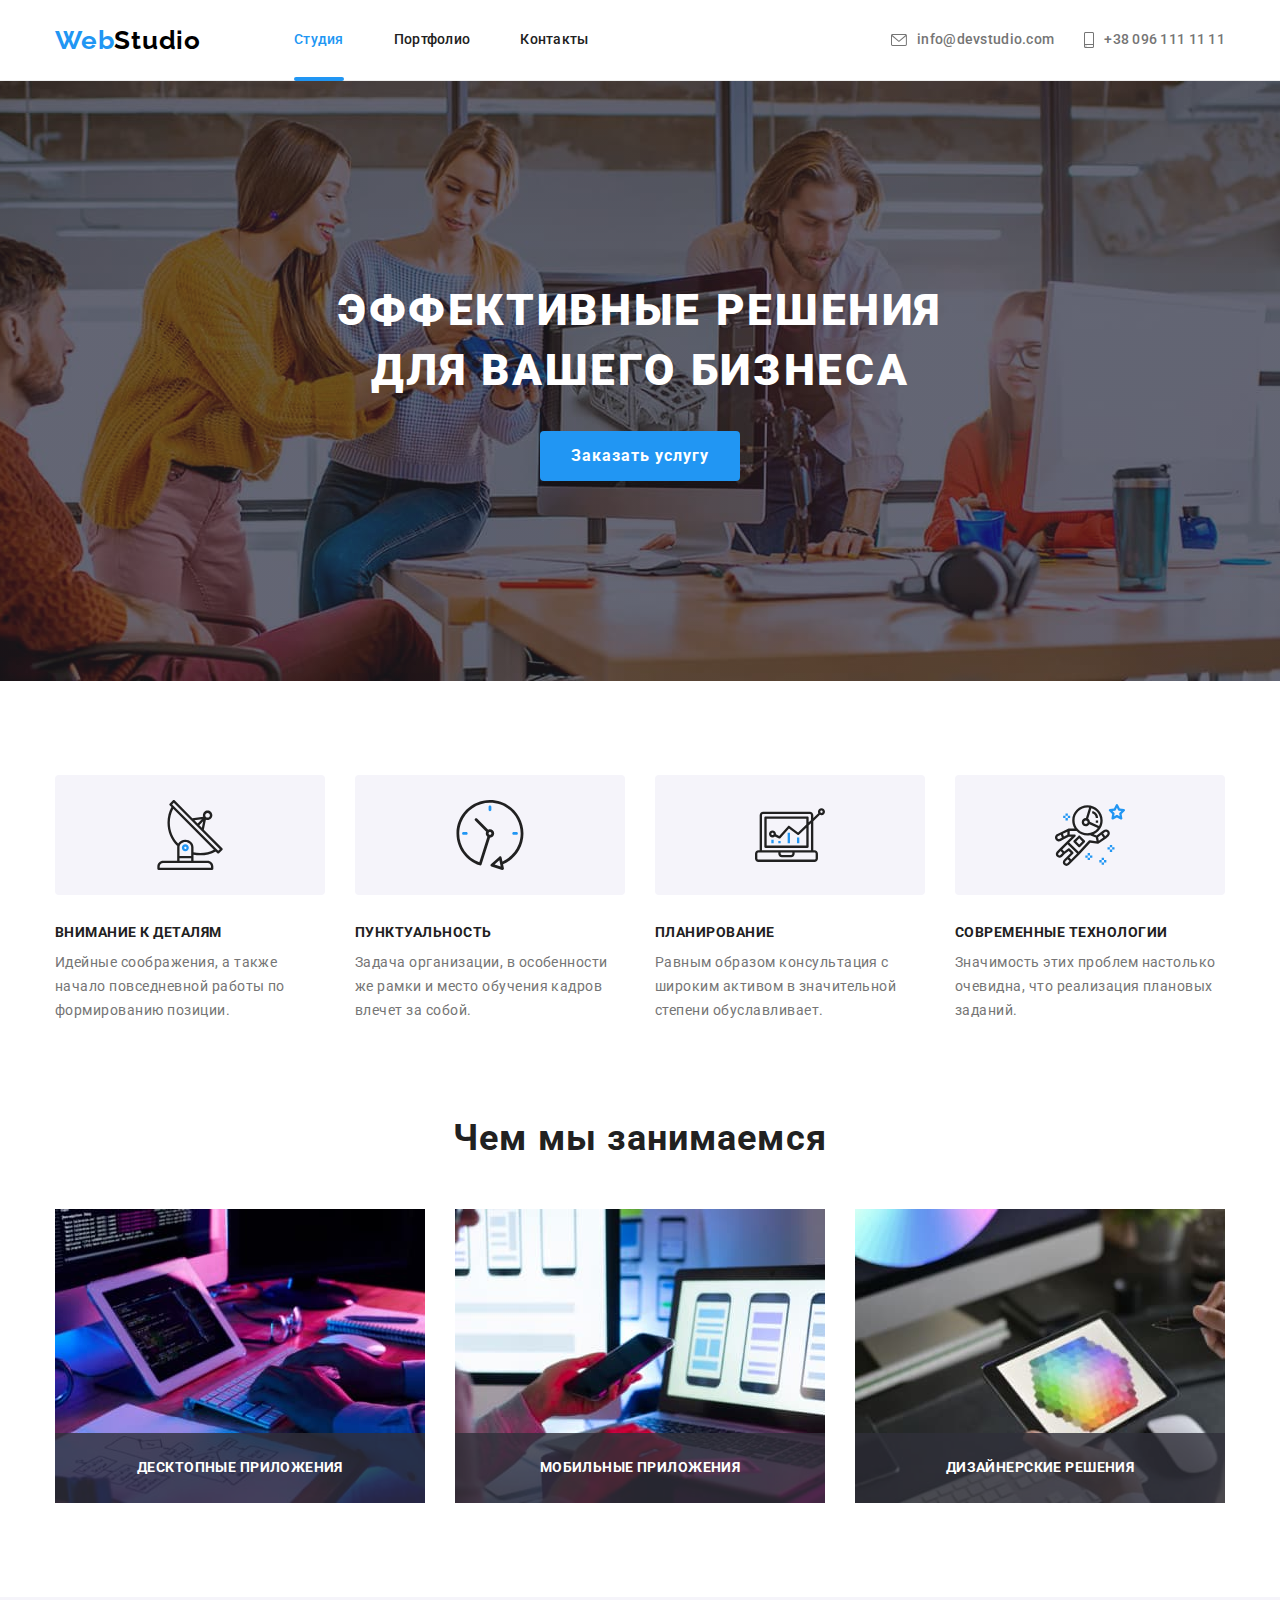
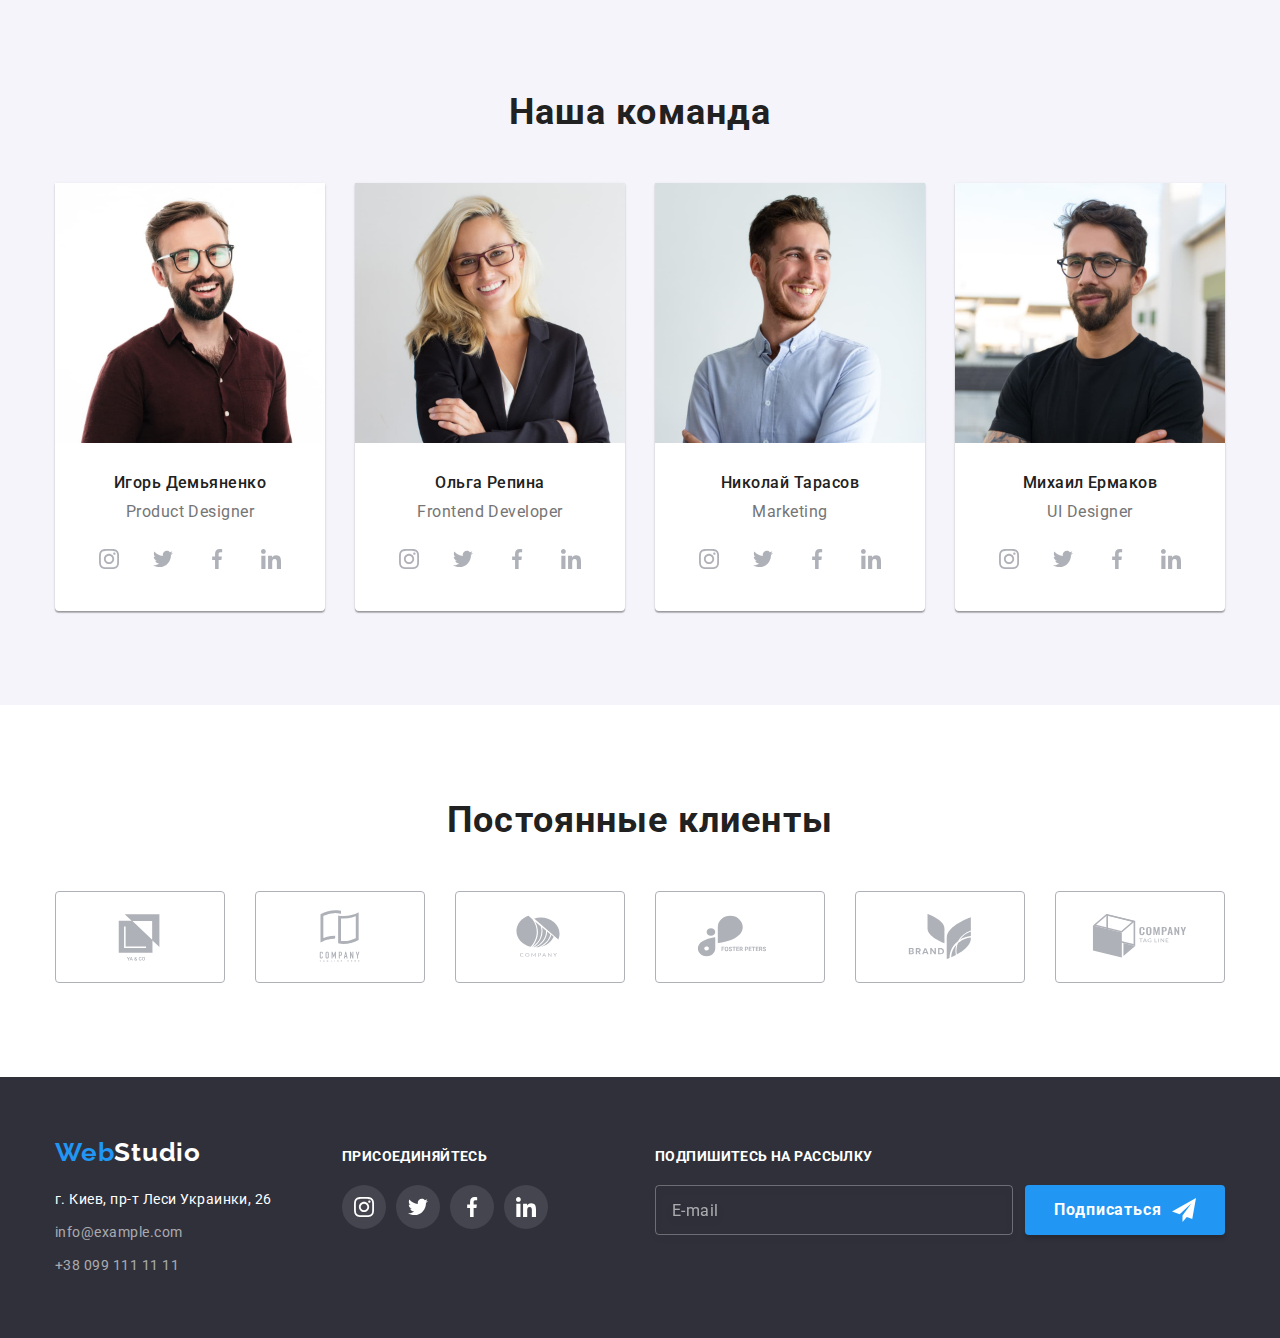
==== index.html @ de086db8 "modal commit" ====
<!DOCTYPE html>
<html lang="ru">
  <head>
    <meta charset="UTF-8" />
    <meta http-equiv="X-UA-Compatible" content="IE=edge" />
    <meta name="viewport" content="width=device-width, initial-scale=1.0" />
    <title>WebStudio</title>
    <link rel="preconnect" href="https://fonts.googleapis.com" />
    <link rel="preconnect" href="https://fonts.gstatic.com" crossorigin />
    <link
      href="https://fonts.googleapis.com/css2?family=Raleway:wght@700&family=Roboto:wght@400;500;700;900&display=swap"
      rel="stylesheet"
    />
    <link
      rel="stylesheet"
      href="https://cdnjs.cloudflare.com/ajax/libs/modern-normalize/1.1.0/modern-normalize.min.css"
    />
    <link rel="stylesheet" href="./css/main.min.css" />
  </head>

  <body>
    <!-- header -->
    <header class="header">
      <div class="container header__container">
        <nav class="navigation">
          <a href="./index.html" lang="en" class="logo link"
            ><span class="logo--color">Web</span>Studio</a
          >
          <ul class="navigation__list list">
            <li class="navigation__item">
              <a href="./index.html" class="navigation__link link current">Студия</a>
            </li>

            <li class="navigation__item">
              <a href="./portfolio.html" class="navigation__link link">Портфолио</a>
            </li>

            <li class="navigation__item">
              <a href="#contacts" class="navigation__link link">Контакты</a>
            </li>
          </ul>
        </nav>

        <ul class="contact list">
          <li class="contact__item">
            <a href="mailto:info@devstudio.com" class="contact__link link">
              <svg class="contact__icon" width="16" height="12">
                <use href="./images/icons.svg#icon-envelope"></use>
              </svg>
              info@devstudio.com</a
            >
          </li>

          <li class="contact__item">
            <a href="tel:+380961111111" class="contact__link link">
              <svg class="contact__icon" width="10" height="16">
                <use href="./images/icons.svg#icon-smartphone"></use>
              </svg>
              +38 096 111 11 11</a
            >
          </li>
        </ul>
      </div>
    </header>
    <!-- Main -->
    <main>
      <!-- Hero -->
      <section class="hero section__hero">
        <div class="container">
          <h1 class="hero__title">
            Эффективные решения <br />
            для вашего бизнеса
          </h1>
          <button type="button" class="button hero__button" data-modal-open>Заказать услугу</button>
        </div>
      </section>
      <!-- Особенности компании -->
      <section class="studio section-content">
        <div class="container">
          <h2 class="studio__title title visually-hidden">Особенности компании</h2>
          <ul class="studio__list list">
            <li class="studio__item">
              <div class="studio__thumb">
                <svg class="studio__icon" width="70" height="70">
                  <use href="./images/icons.svg#icon-antenna"></use>
                </svg>
              </div>
              <h3 class="studio__subtitle">Внимание к деталям</h3>
              <p class="studio__text">
                Идейные соображения, а также начало повседневной работы по формированию позиции.
              </p>
            </li>

            <li class="studio__item">
              <div class="studio__thumb">
                <svg class="studio__icon" width="70" height="70">
                  <use href="./images/icons.svg#icon-clock"></use>
                </svg>
              </div>
              <h3 class="studio__subtitle">Пунктуальность</h3>
              <p class="studio__text">
                Задача организации, в особенности же рамки и место обучения кадров влечет за собой.
              </p>
            </li>

            <li class="studio__item">
              <div class="studio__thumb">
                <svg class="studio__icon" width="70" height="70">
                  <use href="./images/icons.svg#icon-diagram"></use>
                </svg>
              </div>
              <h3 class="studio__subtitle">Планирование</h3>
              <p class="studio__text">
                Равным образом консультация с широким активом в значительной степени обуславливает.
              </p>
            </li>

            <li class="studio__item">
              <div class="studio__thumb">
                <svg class="studio__icon" width="70" height="70">
                  <use href="./images/icons.svg#icon-astronaut"></use>
                </svg>
              </div>
              <h3 class="studio__subtitle">Современные технологии</h3>
              <p class="studio__text">
                Значимость этих проблем настолько очевидна, что реализация плановых заданий.
              </p>
            </li>
          </ul>
        </div>
      </section>
      <!-- Чем мы занимаемся -->
      <section class="works section-content">
        <div class="container">
          <h2 class="works__title title">Чем мы занимаемся</h2>
          <ul class="works__list list">
            <li class="works__item">
              <div class="works__thumb">
                <img src="./images/layout.jpg" alt="верстка" width="370" />
                <p class="works__text">Десктопные приложения</p>
              </div>
            </li>

            <li class="works__item">
              <div class="works__thumb">
                <img src="./images/development.jpg" alt="разработка" width="370" />
                <p class="works__text">Мобильные приложения</p>
              </div>
            </li>

            <li class="works__item">
              <div class="works__thumb">
                <img src="./images/design.jpg" alt="дизайн" width="370" />
                <p class="works__text">Дизайнерские решения</p>
              </div>
            </li>
          </ul>
        </div>
      </section>
      <!-- Наша команда -->
      <section class="team section-content">
        <div class="container">
          <h2 class="team__title title">Наша команда</h2>
          <ul class="team__list list">
            <li class="team__item">
              <img src="./images/product-designer.jpg" alt="Игорь Демьяненко" width="270" />
              <div class="team__content">
                <h3 class="team__subtitle">Игорь Демьяненко</h3>
                <p lang="en" class="team__text">Product Designer</p>
                <ul class="socials list">
                  <li class="socials__item">
                    <a href="" class="socials__link socials__link--white-color link">
                      <svg class="socials__icon socials__icon--white-fill" width="20" height="20">
                        <use href="./images/icons.svg#icon-instagram"></use>
                      </svg>
                    </a>
                  </li>

                  <li class="socials__item">
                    <a href="" class="socials__link socials__link--white-color link"
                      ><svg class="socials__icon socials__icon--white-fill" width="20" height="20">
                        <use href="./images/icons.svg#icon-twitter"></use></svg
                    ></a>
                  </li>

                  <li class="socials__item">
                    <a href="" class="socials__link socials__link--white-color link"
                      ><svg class="socials__icon socials__icon--white-fill" width="20" height="20">
                        <use href="./images/icons.svg#icon-facebook"></use></svg
                    ></a>
                  </li>
                  <li class="socials__item">
                    <a href="" class="socials__link socials__link--white-color link"
                      ><svg class="socials__icon socials__icon--white-fill" width="20" height="20">
                        <use href="./images/icons.svg#icon-linkedin"></use></svg
                    ></a>
                  </li>
                </ul>
              </div>
            </li>

            <li class="team__item">
              <img src="./images/frontend-developer.jpg" alt="Ольга Репина" width="270" />
              <div class="team__content">
                <h3 class="team__subtitle">Ольга Репина</h3>
                <p lang="en" class="team__text">Frontend Developer</p>
                <ul class="socials list">
                  <li class="socials__item">
                    <a href="" class="socials__link socials__link--white-color link">
                      <svg class="socials__icon socials__icon--white-fill" width="20" height="20">
                        <use href="./images/icons.svg#icon-instagram"></use>
                      </svg>
                    </a>
                  </li>

                  <li class="socials__item">
                    <a href="" class="socials__link socials__link--white-color link"
                      ><svg class="socials__icon socials__icon--white-fill" width="20" height="20">
                        <use href="./images/icons.svg#icon-twitter"></use></svg
                    ></a>
                  </li>

                  <li class="socials__item">
                    <a href="" class="socials__link socials__link--white-color link"
                      ><svg class="socials__icon socials__icon--white-fill" width="20" height="20">
                        <use href="./images/icons.svg#icon-facebook"></use></svg
                    ></a>
                  </li>
                  <li class="socials__item">
                    <a href="" class="socials__link socials__link--white-color link"
                      ><svg class="socials__icon socials__icon--white-fill" width="20" height="20">
                        <use href="./images/icons.svg#icon-linkedin"></use></svg
                    ></a>
                  </li>
                </ul>
              </div>
            </li>

            <li class="team__item">
              <img src="./images/marketing.jpg" alt="Николай Тарасов" width="270" />
              <div class="team__content">
                <h3 class="team__subtitle">Николай Тарасов</h3>
                <p lang="en" class="team__text">Marketing</p>
                <ul class="socials list">
                  <li class="socials__item">
                    <a href="" class="socials__link socials__link--white-color link">
                      <svg class="socials__icon socials__icon--white-fill" width="20" height="20">
                        <use href="./images/icons.svg#icon-instagram"></use>
                      </svg>
                    </a>
                  </li>

                  <li class="socials__item">
                    <a href="" class="socials__link socials__link--white-color link"
                      ><svg class="socials__icon socials__icon--white-fill" width="20" height="20">
                        <use href="./images/icons.svg#icon-twitter"></use></svg
                    ></a>
                  </li>

                  <li class="socials__item">
                    <a href="" class="socials__link socials__link--white-color link"
                      ><svg class="socials__icon socials__icon--white-fill" width="20" height="20">
                        <use href="./images/icons.svg#icon-facebook"></use></svg
                    ></a>
                  </li>
                  <li class="socials__item">
                    <a href="" class="socials__link socials__link--white-color link"
                      ><svg class="socials__icon socials__icon--white-fill" width="20" height="20">
                        <use href="./images/icons.svg#icon-linkedin"></use></svg
                    ></a>
                  </li>
                </ul>
              </div>
            </li>

            <li class="team__item">
              <img src="./images/ui-designer.jpg" alt="Михаил Ермаков" width="270" />
              <div class="team__content">
                <h3 class="team__subtitle">Михаил Ермаков</h3>
                <p lang="en" class="team__text">UI Designer</p>
                <ul class="socials list">
                  <li class="socials__item">
                    <a href="" class="socials__link socials__link--white-color link">
                      <svg class="socials__icon socials__icon--white-fill" width="20" height="20">
                        <use href="./images/icons.svg#icon-instagram"></use>
                      </svg>
                    </a>
                  </li>

                  <li class="socials__item">
                    <a href="" class="socials__link socials__link--white-color link"
                      ><svg class="socials__icon socials__icon--white-fill" width="20" height="20">
                        <use href="./images/icons.svg#icon-twitter"></use></svg
                    ></a>
                  </li>

                  <li class="socials__item">
                    <a href="" class="socials__link socials__link--white-color link"
                      ><svg class="socials__icon socials__icon--white-fill" width="20" height="20">
                        <use href="./images/icons.svg#icon-facebook"></use></svg
                    ></a>
                  </li>
                  <li class="socials__item">
                    <a href="" class="socials__link socials__link--white-color link"
                      ><svg class="socials__icon socials__icon--white-fill" width="20" height="20">
                        <use href="./images/icons.svg#icon-linkedin"></use></svg
                    ></a>
                  </li>
                </ul>
              </div>
            </li>
          </ul>
        </div>
      </section>
      <!-- Постоянные клиенты -->
      <section class="clients section-content">
        <div class="container">
          <h2 class="clients__title title">Постоянные клиенты</h2>
          <ul class="clients__list list">
            <li class="clients__item">
              <a href="" class="clients__link link">
                <svg class="clients__icon" width="106" height="60">
                  <use href="./images/icons.svg#icon-Logo-1"></use>
                </svg>
              </a>
            </li>
            <li class="clients__item">
              <a href="" class="clients__link link">
                <svg class="clients__icon" width="106" height="60">
                  <use href="./images/icons.svg#icon-Logo-2"></use>
                </svg>
              </a>
            </li>
            <li class="clients__item">
              <a href="" class="clients__link link">
                <svg class="clients__icon" width="106" height="60">
                  <use href="./images/icons.svg#icon-Logo-3"></use>
                </svg>
              </a>
            </li>
            <li class="clients__item">
              <a href="" class="clients__link link">
                <svg class="clients__icon" width="106" height="60">
                  <use href="./images/icons.svg#icon-Logo-4"></use>
                </svg>
              </a>
            </li>
            <li class="clients__item">
              <a href="" class="clients__link link">
                <svg class="clients__icon" width="106" height="60">
                  <use href="./images/icons.svg#icon-Logo-5"></use>
                </svg>
              </a>
            </li>
            <li class="clients__item">
              <a href="" class="clients__link link">
                <svg class="clients__icon" width="106" height="60">
                  <use href="./images/icons.svg#icon-Logo-6"></use>
                </svg>
              </a>
            </li>
          </ul>
        </div>
      </section>
    </main>
    <!-- Footer -->
    <footer class="footer">
      <div class="container footer__container">
        <div class="address">
          <a href="./index.html" lang="en" class="logo logo--footer-color link"
            ><span class="logo--color">Web</span>Studio</a
          >
          <address id="contacts">
            <ul class="address__list list">
              <li class="address__item">
                <a
                  href="https://goo.gl/maps/QxVq4pbnoFbVWRpJ9"
                  target="_blank"
                  rel="noopener nofollow noreferrer"
                  class="address__link address--white link"
                  >г. Киев, пр-т Леси Украинки, 26</a
                >
              </li>

              <li class="address__item">
                <a href="mailto:info@example.com" class="address__link link address--color"
                  >info@example.com</a
                >
              </li>

              <li class="address__item">
                <a href="tel:+380991111111" class="address__link link address--color"
                  >+38 099 111 11 11</a
                >
              </li>
            </ul>
          </address>
        </div>
        <!-- join -->
        <div class="join footer__join">
          <p class="join__title title">Присоединяйтесь</p>
          <ul class="socials list">
            <li class="socials__item">
              <a href="" class="socials__link socials__link--rgba-color link">
                <svg class="socials__icon socials__icon--white-color" width="20" height="20">
                  <use href="./images/icons.svg#icon-instagram"></use>
                </svg>
              </a>
            </li>

            <li class="socials__item">
              <a href="" class="socials__link socials__link--rgba-color link"
                ><svg class="socials__icon socials__icon--white-color" width="20" height="20">
                  <use href="./images/icons.svg#icon-twitter"></use></svg
              ></a>
            </li>

            <li class="socials__item">
              <a href="" class="socials__link socials__link--rgba-color link"
                ><svg class="socials__icon socials__icon--white-color" width="20" height="20">
                  <use href="./images/icons.svg#icon-facebook"></use></svg
              ></a>
            </li>
            <li class="socials__item">
              <a href="" class="socials__link socials__link--rgba-color link"
                ><svg class="socials__icon socials__icon--white-color" width="20" height="20">
                  <use href="./images/icons.svg#icon-linkedin"></use></svg
              ></a>
            </li>
          </ul>
        </div>
        <!-- subscribe -->
        <div class="subscribe footer__subscribe">
          <p class="subscribe__title">Подпишитесь на рассылку</p>
          <form class="form">
            <div class="form__field">
              <input
                type="email"
                name="subscribe-email"
                id="subscribe-email"
                placeholder="E-mail"
                class="form__input"
                required
              />
              <label for="subscribe-email" class="form__label visually-hidden"></label>
            </div>

            <button type="submit" class="button form__button">
              Подписаться
              <svg class="button__icon" width="24" height="24">
                <use href="./images/icons.svg#icon-send-white"></use>
              </svg>
            </button>
          </form>
        </div>
      </div>
    </footer>
    <!-- modal -->
    <div class="backdrop is-hidden" data-modal>
      <div class="modal">
        <button type="button" class="close-button" data-modal-close>
          <svg class="close-icon" width="18" height="18">
            <use href="./images/icons.svg#icon-close-black"></use>
          </svg>
        </button>
        <p class="modal-title">Оставьте свои данные, мы вам перезвоним</p>
        <form>
          <div class="modal-field">
            <label for="user-name" class="modal-lable">Имя</label>
            <div class="input-wrap">
              <input
                type="text"
                name="user-name"
                id="user-name"
                class="modal-input"
                required
                minlength="2"
              />
              <svg class="modal-icon" width="18" height="18">
                <use href="./images/icons.svg#icon-person-black"></use>
              </svg>
            </div>
          </div>

          <div class="modal-field">
            <label for="user-tel" class="modal-lable">Телефон</label>
            <div class="input-wrap">
              <input type="tel" name="user-tel" id="user-tel" class="modal-input" required />
              <svg class="modal-icon" width="18" height="18">
                <use href="./images/icons.svg#icon-phone-black"></use>
              </svg>
            </div>
          </div>

          <div class="modal-field">
            <label for="user-email" class="modal-lable">Почта</label>
            <div class="input-wrap">
              <input type="email" name="user-email" id="user-email" class="modal-input" required />
              <svg class="modal-icon" width="18" height="18">
                <use href="./images/icons.svg#icon-email-black"></use>
              </svg>
            </div>
          </div>

          <div class="modal-comment">
            <label for="user-text" class="modal-lable">Комментарий</label>

            <textarea
              name="user-text"
              id="user-text"
              placeholder="Введите текст"
              class="modal-text"
            ></textarea>
          </div>
          <div class="modal-check">
            <input
              type="checkbox"
              name="privacy"
              id="privacy"
              class="check-input visually-hidden"
            />
            <label for="privacy" class="check-text">
              <span
                ><svg class="check-icon" width="11" height="8">
                  <use href="./images/icons.svg#icon-vector-white"></use></svg></span
              >Соглашаюсь с рассылкой и принимаю
              <a href="" class="modal-link">Условия договора</a></label
            >
          </div>

          <button type="submit" class="button modal-button">Отправить</button>
        </form>
      </div>
    </div>
    <script src="./js/modal.js"></script>
  </body>
</html>
---- css/main.min.css ----
:root{--text-color: #757575;--title-color: #212121;--accent-color: #2196f3;--white-color: #ffffff;--black-color: #000000;--background-color: #2f303a;--button-hover-color: #188ce8;--button-portfolio-color: #f5f4fa;--rgba-color: rgba(255, 255, 255, 0.6);--tipical-margin: 30px;--tipical-padding: 94px;--border-color: 1px solid #eeeeee;--fill-icon: #afb1b8;--transition-active: 1250ms cubic-bezier(0.4, 0, 0.2, 1)}body{color:var(--text-color);font-family:Roboto,sans-serif;letter-spacing:.03em}img{display:block;min-width:100%;height:auto}h1,h2,h3,h4,h5,h6,p{margin:0}.list{margin:0;padding:0;list-style:none}.link{text-decoration:none}.title{color:var(--title-color);font-weight:700;font-size:36px;line-height:1.17;text-align:center;letter-spacing:.03em}.container{width:1200px;margin:0 auto;padding-left:15px;padding-right:15px}.section-content{padding-top:var(--tipical-padding);padding-bottom:var(--tipical-padding)}.visually-hidden{position:absolute;white-space:nowrap;width:1px;height:1px;overflow:hidden;border:0;padding:0;clip:rect(0 0 0 0);clip-path:inset(50%);margin:-1px}.logo{color:var(--black-color);font-family:Raleway,sans-serif;font-weight:700;font-size:26px;line-height:1.19;letter-spacing:.03em}.logo--color{color:var(--accent-color)}.logo--footer-color{color:var(--white-color)}.button{min-width:200px;height:50px;color:var(--white-color);background-color:var(--accent-color);font-family:inherit;font-weight:700;font-size:16px;line-height:1.88;letter-spacing:.06em;text-align:center;border-radius:4px;cursor:pointer;border:none;align-items:center;justify-content:center}.socials{display:flex;justify-content:center}.socials__item{width:44px;height:44px;margin-right:10px}.socials__item:last-child{margin-right:0}.socials__link{width:100%;height:100%;border-radius:50%;display:flex;align-items:center;justify-content:center;transition:background-color var(--transition-active)}.socials__link:hover,.socials__link:focus{background-color:var(--accent-color)}.header{background-color:var(--white-color);border-bottom:var(--border-color)}.header__container{display:flex;align-items:center}.navigation{display:flex;align-items:center}.navigation__list{display:flex;margin-left:93px}.navigation__link{position:relative;display:block;padding-top:32px;padding-bottom:32px;color:var(--title-color);font-weight:500;font-size:14px;line-height:1.14;letter-spacing:.02em;transition:color var(--transition-active)}.navigation__link:hover,.navigation__link:focus{color:var(--accent-color)}.navigation__item+.navigation__item{margin-left:50px}.current{color:var(--accent-color)}.current::after{content:"";position:absolute;width:100%;height:4px;background-color:var(--accent-color);border-radius:2px;bottom:-1px;left:0}.contact{margin-left:auto;display:flex;align-items:center}.contact__link{color:var(--text-color);font-weight:500;font-size:14px;line-height:1.14;letter-spacing:.02em;display:flex;align-items:center;transition:color var(--transition-active)}.contact__link:hover,.contact__link:focus{color:var(--accent-color)}.contact__item:last-child{margin-left:var(--tipical-margin)}.contact__icon{margin-right:10px;fill:currentColor}.section__hero{margin:0 auto}.hero{padding-top:200px;padding-bottom:200px;background-color:#c4c4c4;height:600px;max-width:1600px;background-image:linear-gradient(rgba(47, 48, 58, 0.4), rgba(47, 48, 58, 0.4)),url(../images/hero-img.jpg);background-repeat:no-repeat;background-position:center;background-size:cover;text-align:center}.hero__title{color:var(--white-color);font-weight:900;font-size:44px;line-height:1.36;text-align:center;letter-spacing:.06em;text-transform:uppercase}.hero__button{display:inline-block;margin-top:var(--tipical-margin);transition:color var(--transition-active),background-color var(--transition-active)}.hero__button:hover,.hero__button:focus{color:var(--white-color);background-color:var(--button-hover-color)}.studio{background-color:var(--white-color)}.studio__list{display:flex;margin-left:calc(-1*var(--tipical-margin))}.studio__item{flex-basis:calc(25% - var(--tipical-margin));margin-left:var(--tipical-margin)}.studio__thumb{display:flex;width:270px;height:120px;background-color:var(--button-portfolio-color);justify-content:center;align-items:center;border-radius:4px;margin-bottom:var(--tipical-margin)}.studio__subtitle{color:var(--title-color);font-weight:700;font-size:14px;line-height:1.14;text-transform:uppercase}.studio__text{margin-top:10px;color:var(--text-color);font-size:14px;line-height:1.71}.works{padding-top:0;background-color:var(--white-color)}.works__list{margin-top:50px;display:flex;margin-left:calc(-1*var(--tipical-margin))}.works__item{flex-basis:calc(33.3333333333% - var(--tipical-margin));margin-left:var(--tipical-margin)}.works__thumb{position:relative}.works__text{position:absolute;width:100%;height:70px;bottom:0;display:flex;justify-content:center;align-items:center;color:var(--white-color);background-color:rgba(47,48,58,.8);font-weight:700;font-size:14px;line-height:1.14;letter-spacing:.03em;text-transform:uppercase}.team{background-color:var(--button-portfolio-color)}.team__list{display:flex;margin-left:calc(-1*var(--tipical-margin));margin-top:50px}.team__item{flex-basis:calc(25% - var(--tipical-margin));margin-left:var(--tipical-margin);background-color:var(--white-color);border-radius:0px 0px 4px 4px;box-shadow:0px 1px 3px rgba(0,0,0,.12),0px 1px 1px rgba(0,0,0,.14),0px 2px 1px rgba(0,0,0,.2)}.team__content{padding:var(--tipical-margin)}.team__subtitle,.team__text{color:var(--text-color);font-size:16px;line-height:1.19;text-align:center}.team__subtitle{color:var(--title-color);font-weight:500}.team__text{margin-top:10px;margin-bottom:16px}.socials__link--white-color{background-color:var(--white-color)}.socials__icon--white-fill{fill:var(--fill-icon);transition:fill var(--transition-active)}.socials__link--white-color:hover .socials__icon--white-fill,.socials__link--white-color:focus .socials__icon--white-fill{fill:var(--white-color)}.clients{background-color:var(--white-color)}.clients__list{display:flex;justify-content:center;margin-top:50px}.clients__item{width:170px;height:92px;margin-left:var(--tipical-margin)}.clients__item:first-child{margin-left:0}.clients__link{display:flex;width:100%;height:100%;align-items:center;justify-content:center;border:1px solid var(--fill-icon);border-radius:4px;color:var(--fill-icon);fill:currentColor;transition:border-color var(--transition-active),fill var(--transition-active)}.clients__link:hover,.clients__link:focus{border-color:var(--accent-color);fill:var(--accent-color)}.footer{background-color:var(--background-color);padding-top:60px;padding-bottom:60px}.footer__container{display:flex;align-items:baseline}.footer__subscribe{margin-left:auto}.footer__join{margin-left:70px}.address__link{color:var(--white-color);font-size:14px;line-height:1.71;font-style:normal;transition:color var(--transition-active)}.address__link:hover,.address__link:focus{color:var(--accent-color)}.address__list{margin-top:20px}.address__item:not(:first-child){margin-top:9px}.address--color{color:var(--rgba-color)}.join__title{color:var(--white-color);font-size:14px;line-height:1.14;letter-spacing:.03em;text-transform:uppercase;text-align:left;margin-bottom:20px}.socials__link--rgba-color{background-color:rgba(255,255,255,.1)}.socials__icon--white-color{fill:var(--white-color)}.subscribe__title{color:var(--white-color);font-weight:700;font-size:14px;line-height:1.14;letter-spacing:.03em;text-transform:uppercase;margin-bottom:20px}.form{display:flex}.form__input{background-color:rgba(0,0,0,0);width:358px;margin-right:12px;height:50px;padding:15px 16px;font-weight:400;font-size:16px;line-height:1.25;letter-spacing:.03em;color:rgba(255,255,255,.6);border:1px solid rgba(255,255,255,.3);filter:drop-shadow(0px 4px 4px rgba(0, 0, 0, 0.15));border-radius:4px;outline:none;transition:border-color var(--transition-active)}.form__input:focus{border-color:var(--accent-color)}.form__input::placeholder{left:16px;top:50%;font-weight:400;font-size:16px;line-height:1.25;letter-spacing:.03em;color:rgba(255,255,255,.6)}.form__button{display:flex;box-shadow:0px 4px 4px rgba(0,0,0,.15);transition:background-color var(--transition-active),box-shadow var(--transition-active)}.form__button:hover,.form__button:focus{background-color:var(--button-hover-color);box-shadow:0px 4px 4px rgba(0,0,0,.15)}.button__icon{fill:var(--white-color);margin-left:10px}.backdrop{position:fixed;width:100%;min-height:100%;background-color:rgba(0,0,0,.2);top:0;transition:opacity var(--transition-active),visibility var(--transition-active)}.backdrop.is-hidden .modal{transform:translate(-50%, -50%) scale(0) rotate(180deg)}.modal{position:absolute;width:528px;min-height:581px;background-color:var(--white-color);box-shadow:0px 1px 3px rgba(0,0,0,.12),0px 1px 1px rgba(0,0,0,.14),0px 2px 1px rgba(0,0,0,.2);border-radius:4px;top:50%;left:50%;transform:translate(-50%, -50%) scale(1) rotate(0);transition:transform var(--transition-active);padding:40px}.close-button{position:absolute;width:30px;height:30px;border:1px solid rgba(0,0,0,.1);border-radius:50%;background-color:rgba(0,0,0,0);top:8px;right:8px;display:flex;justify-content:center;align-items:center;padding:0;transition:fill var(--transition-active)}.close-button:hover,.close-button:focus{fill:var(--accent-color)}.modal-title{color:var(--title-color);font-weight:700;font-size:20px;line-height:1.15;letter-spacing:.03em;text-align:center;margin-bottom:12px}.modal-field{margin-bottom:10px}.modal-lable{font-weight:400;font-size:12px;line-height:1.17;letter-spacing:.01em;margin-bottom:4px;display:block}.input-wrap{position:relative}.modal-icon{position:absolute;left:12px;top:50%;transform:translateY(-50%);transition:fill var(--transition-active)}.modal-input:focus+.modal-icon{fill:var(--accent-color)}.modal-input{width:100%;height:40px;border:1px solid rgba(33,33,33,.2);border-radius:4px;padding-left:42px;font-weight:400;font-size:14px;line-height:16px;letter-spacing:.01em;outline:none;transition:border-color var(--transition-active)}.modal-input:focus{border-color:var(--accent-color)}.modal-text{width:100%;height:120px;border:1px solid rgba(33,33,33,.2);border-radius:4px;resize:none;padding:12px 16px;font-weight:400;font-size:12px;line-height:1.17;letter-spacing:.01em;outline:none;transition:border-color var(--transition-active)}.modal-text:focus{border-color:var(--accent-color)}.modal-text:focus::placeholder{font-weight:400;font-size:12px;line-height:1.17;letter-spacing:.01em;color:rgba(117,117,117,.5)}.modal-comment{margin-bottom:20px}.modal-check{margin-bottom:var(--tipical-margin)}.check-text{font-weight:400;font-size:14px;line-height:1.71;letter-spacing:.03em;display:flex;justify-content:center;align-items:center}.modal-link{color:var(--accent-color);margin-left:4px}.check-text span{margin-right:8px;display:flex;justify-content:center;align-items:center}.check-icon{width:16px;height:15px;border:2px solid var(--title-color);border-radius:2px;fill:rgba(0,0,0,0);transition:border var(--transition-active),background-color var(--transition-active),fill var(--transition-active)}.check-input:checked+.check-text .check-icon{background-color:var(--accent-color);border:none;fill:var(--white-color)}.modal-button{display:flex;margin:0 auto;box-shadow:0px 4px 4px rgba(0,0,0,.15);transition:color var(--transition-active),background-color var(--transition-active),box-shadow var(--transition-active)}.modal-button:hover,.modal-button:focus{color:var(--white-color);background-color:var(--button-hover-color);box-shadow:0px 4px 4px rgba(0,0,0,.15)}.is-hidden{visibility:hidden;opacity:0;pointer-events:none}.no-scroll{overflow:hidden}.portfolio{background-color:var(--white-color)}.portfolio__list{margin-bottom:50px}.filter{display:flex;justify-content:center}.filter__item:not(:first-child){margin-left:8px}.filter__button{padding:6px 22px;color:var(--title-color);background-color:var(--button-portfolio-color);font-family:inherit;font-weight:500;font-size:16px;line-height:1.62;text-align:center;letter-spacing:.03em;cursor:pointer;border-radius:4px;border:rgba(0,0,0,0);display:block;transition:background-color var(--transition-active),color var(--transition-active),box-shadow var(--transition-active)}.filter__button:hover,.filter__button:focus{color:var(--white-color);background-color:var(--accent-color);box-shadow:0px 3px 1px rgba(0,0,0,.1),0px 1px 2px rgba(0,0,0,.08),0px 2px 2px rgba(0,0,0,.12)}.card{display:flex;flex-wrap:wrap;margin-left:calc(-1*var(--tipical-margin));margin-top:calc(-1*var(--tipical-margin))}.card__item{flex-basis:calc(33.3333333333% - var(--tipical-margin));margin-left:var(--tipical-margin);margin-top:var(--tipical-margin)}.card__link{display:block;transition:box-shadow var(--transition-active)}.card__link:hover,.card__link:focus{box-shadow:0px 1px 1px rgba(0,0,0,.12),0px 4px 4px rgba(0,0,0,.06),1px 4px 6px rgba(0,0,0,.16)}.card__thumb{position:relative;overflow:hidden}.card__top-text{position:absolute;top:0;color:var(--white-color);background-color:rgba(33,150,243,.9);width:100%;height:100%;font-weight:400;font-size:18px;line-height:1.56;letter-spacing:.03em;padding:24px;display:flex;justify-content:center;align-items:center;transform:translateY(101%);transition:transform var(--transition-active)}.card__link:hover .card__top-text,.card__link:focus .card__top-text{transform:translateY(0)}.card__content{padding:20px 24px;border-bottom:var(--border-color);border-left:var(--border-color);border-right:var(--border-color)}.card__title{color:var(--title-color);font-weight:700;font-size:18px;line-height:2;letter-spacing:.06em}.card__text{margin-top:4px;color:var(--text-color);font-size:16px;line-height:1.88}/*# sourceMappingURL=main.min.css.map */
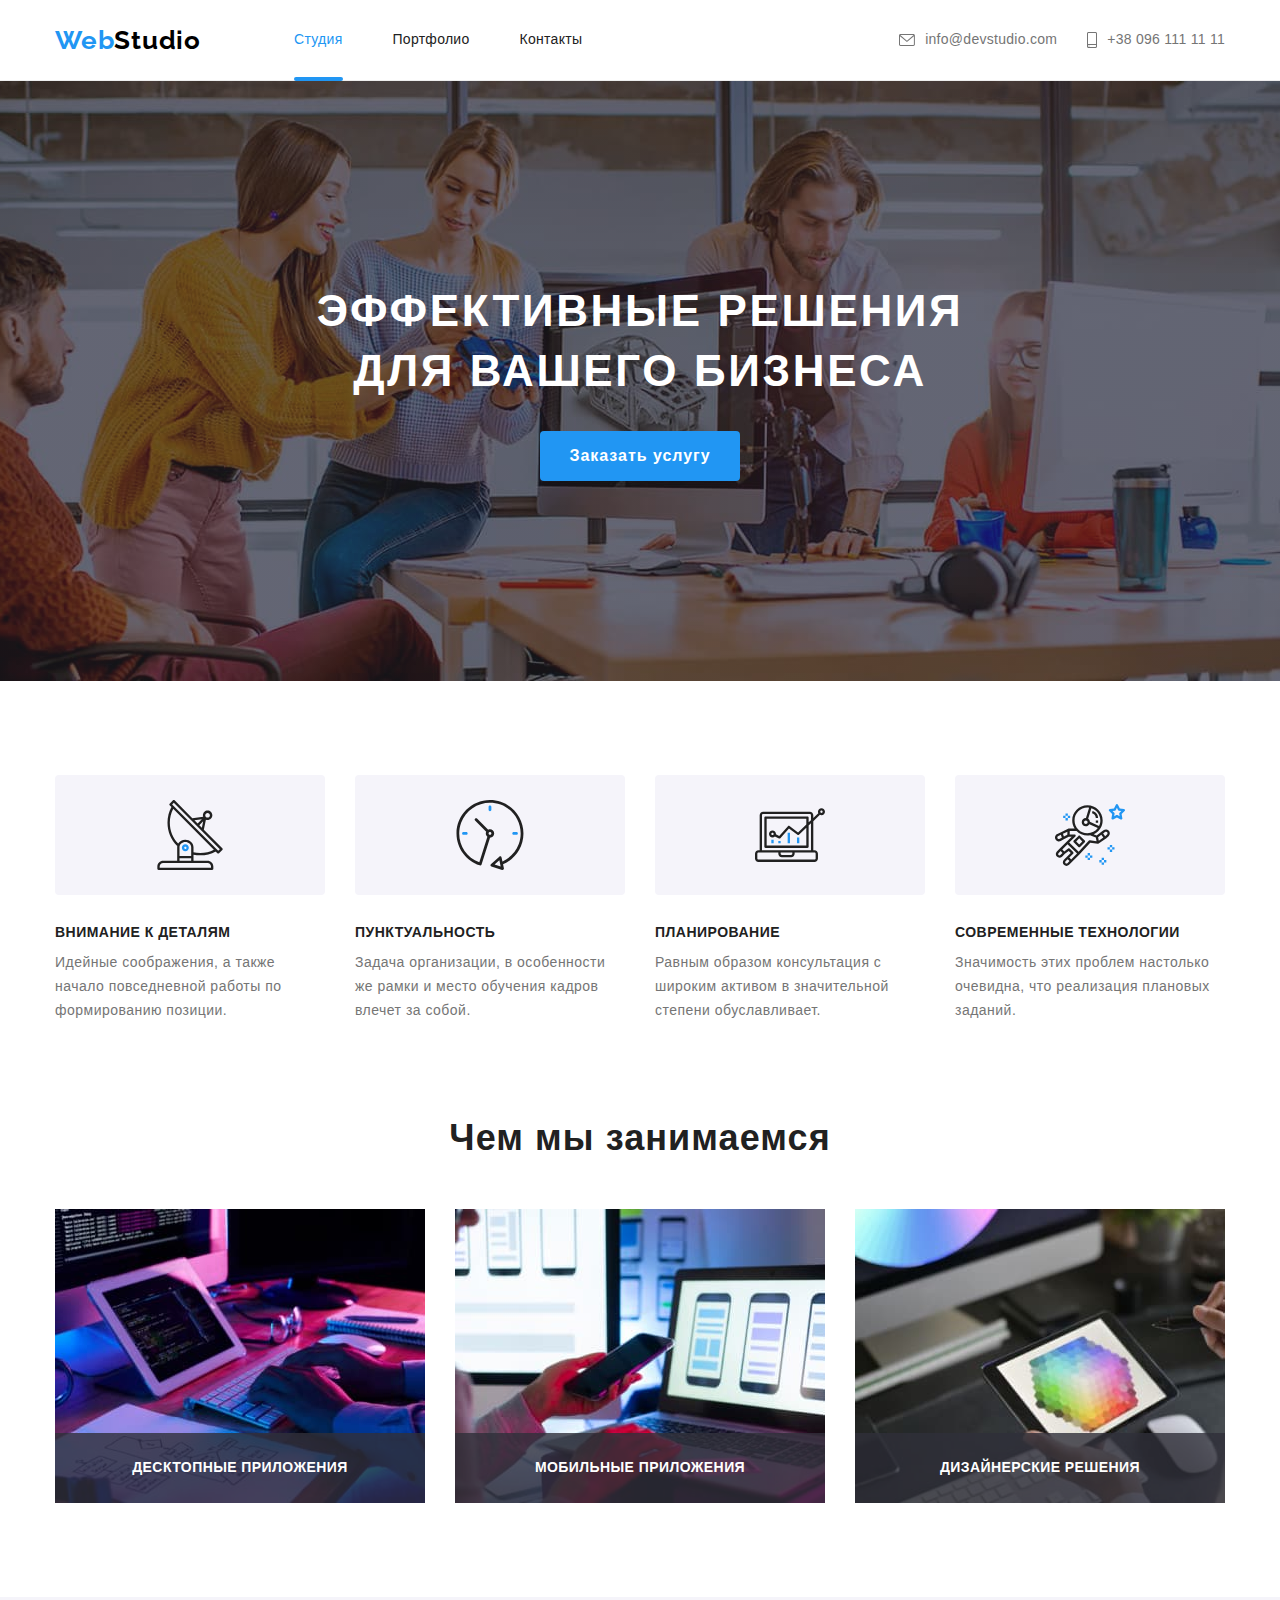
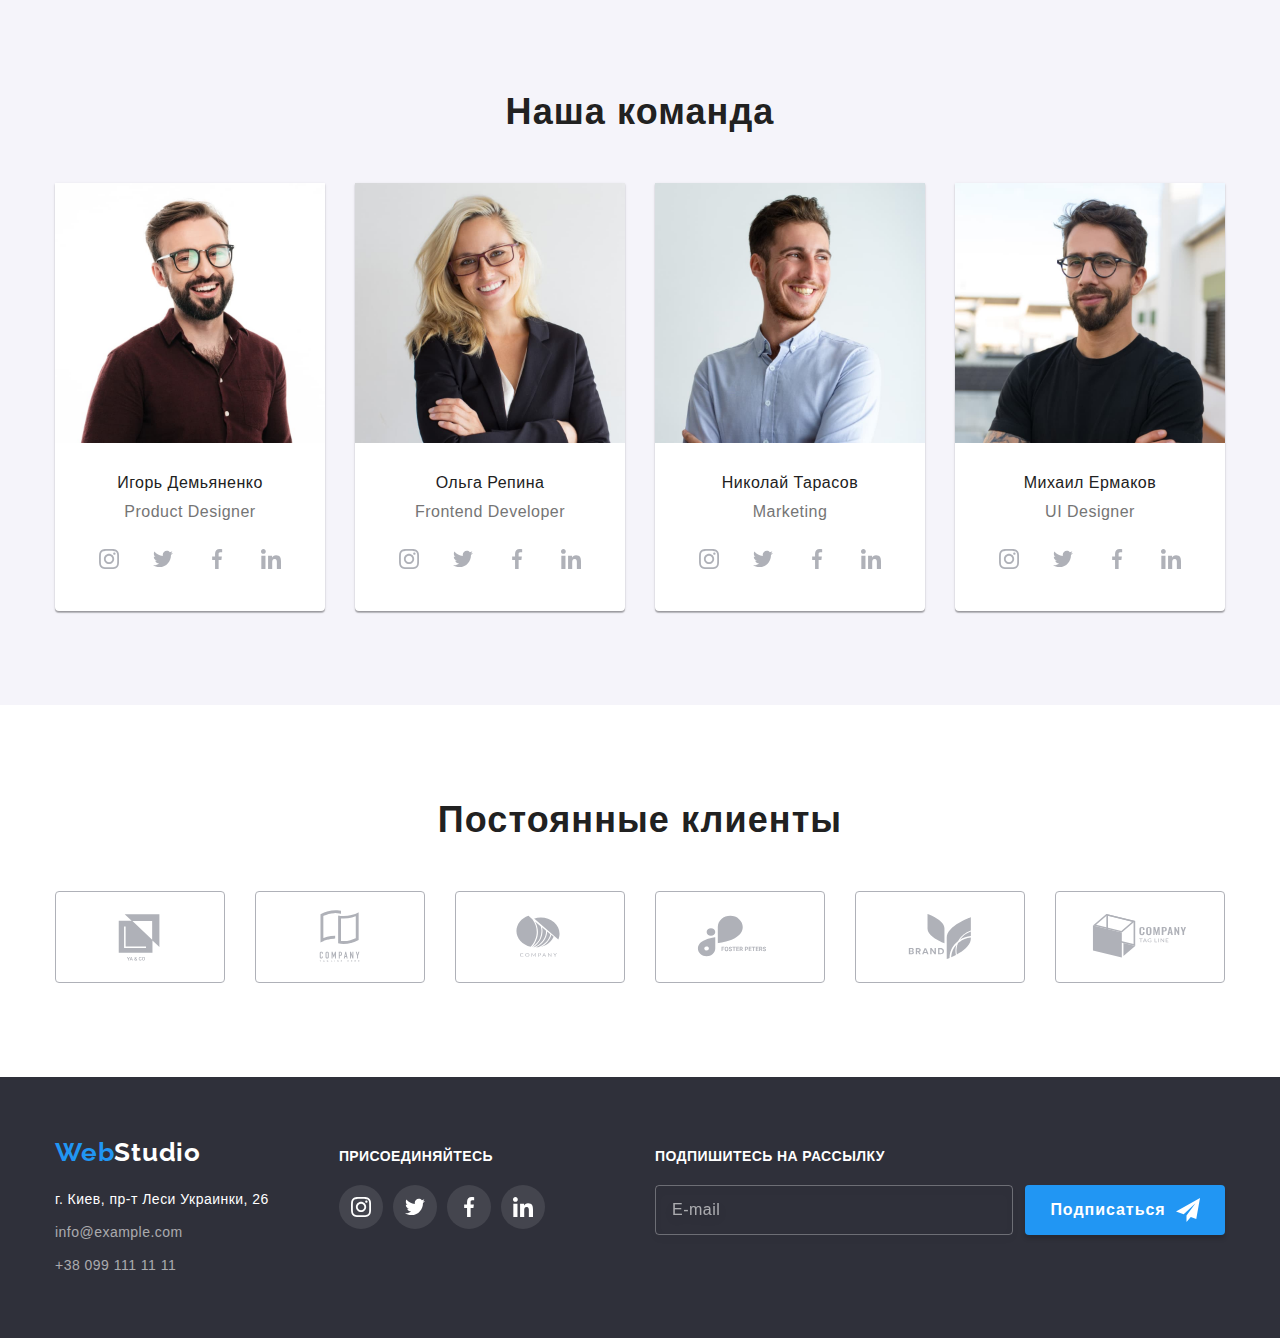
==== commit 1232af2e: "fonts" ====
--- a/index.html
+++ b/index.html
@@ -5,12 +5,12 @@
     <meta http-equiv="X-UA-Compatible" content="IE=edge" />
     <meta name="viewport" content="width=device-width, initial-scale=1.0" />
     <title>WebStudio</title>
-    <link rel="preconnect" href="https://fonts.googleapis.com" />
+    <!-- <link rel="preconnect" href="https://fonts.googleapis.com" />
     <link rel="preconnect" href="https://fonts.gstatic.com" crossorigin />
     <link
       href="https://fonts.googleapis.com/css2?family=Raleway:wght@700&family=Roboto:wght@400;500;700;900&display=swap"
       rel="stylesheet"
-    />
+    /> -->
     <link
       rel="stylesheet"
       href="https://cdnjs.cloudflare.com/ajax/libs/modern-normalize/1.1.0/modern-normalize.min.css"
@@ -23,27 +23,27 @@
     <header class="header">
       <div class="container header__container">
         <nav class="navigation">
-          <a href="./index.html" lang="en" class="logo link"
+          <a href="./index.html" lang="en" class="logo"
             ><span class="logo--color">Web</span>Studio</a
           >
-          <ul class="navigation__list list">
+          <ul class="navigation__list">
             <li class="navigation__item">
-              <a href="./index.html" class="navigation__link link current">Студия</a>
+              <a href="./index.html" class="navigation__link current">Студия</a>
             </li>
 
             <li class="navigation__item">
-              <a href="./portfolio.html" class="navigation__link link">Портфолио</a>
+              <a href="./portfolio.html" class="navigation__link">Портфолио</a>
             </li>
 
             <li class="navigation__item">
-              <a href="#contacts" class="navigation__link link">Контакты</a>
+              <a href="#contacts" class="navigation__link">Контакты</a>
             </li>
           </ul>
         </nav>
 
-        <ul class="contact list">
+        <ul class="contact">
           <li class="contact__item">
-            <a href="mailto:info@devstudio.com" class="contact__link link">
+            <a href="mailto:info@devstudio.com" class="contact__link">
               <svg class="contact__icon" width="16" height="12">
                 <use href="./images/icons.svg#icon-envelope"></use>
               </svg>
@@ -52,7 +52,7 @@
           </li>
 
           <li class="contact__item">
-            <a href="tel:+380961111111" class="contact__link link">
+            <a href="tel:+380961111111" class="contact__link">
               <svg class="contact__icon" width="10" height="16">
                 <use href="./images/icons.svg#icon-smartphone"></use>
               </svg>
@@ -71,14 +71,14 @@
             Эффективные решения <br />
             для вашего бизнеса
           </h1>
-          <button type="button" class="button hero__button" data-modal-open>Заказать услугу</button>
+          <button type="button" class="hero__button" data-modal-open>Заказать услугу</button>
         </div>
       </section>
       <!-- Особенности компании -->
       <section class="studio section-content">
         <div class="container">
-          <h2 class="studio__title title visually-hidden">Особенности компании</h2>
-          <ul class="studio__list list">
+          <h2 class="studio__title visually-hidden">Особенности компании</h2>
+          <ul class="studio__list">
             <li class="studio__item">
               <div class="studio__thumb">
                 <svg class="studio__icon" width="70" height="70">
@@ -132,8 +132,8 @@
       <!-- Чем мы занимаемся -->
       <section class="works section-content">
         <div class="container">
-          <h2 class="works__title title">Чем мы занимаемся</h2>
-          <ul class="works__list list">
+          <h2 class="works__title">Чем мы занимаемся</h2>
+          <ul class="works__list">
             <li class="works__item">
               <div class="works__thumb">
                 <img src="./images/layout.jpg" alt="верстка" width="370" />
@@ -160,16 +160,16 @@
       <!-- Наша команда -->
       <section class="team section-content">
         <div class="container">
-          <h2 class="team__title title">Наша команда</h2>
-          <ul class="team__list list">
+          <h2 class="team__title">Наша команда</h2>
+          <ul class="team__list">
             <li class="team__item">
               <img src="./images/product-designer.jpg" alt="Игорь Демьяненко" width="270" />
               <div class="team__content">
                 <h3 class="team__subtitle">Игорь Демьяненко</h3>
                 <p lang="en" class="team__text">Product Designer</p>
-                <ul class="socials list">
-                  <li class="socials__item">
-                    <a href="" class="socials__link socials__link--white-color link">
+                <ul class="socials">
+                  <li class="socials__item">
+                    <a href="" class="socials__link socials__link--white-color">
                       <svg class="socials__icon socials__icon--white-fill" width="20" height="20">
                         <use href="./images/icons.svg#icon-instagram"></use>
                       </svg>
@@ -177,20 +177,20 @@
                   </li>
 
                   <li class="socials__item">
-                    <a href="" class="socials__link socials__link--white-color link"
+                    <a href="" class="socials__link socials__link--white-color"
                       ><svg class="socials__icon socials__icon--white-fill" width="20" height="20">
                         <use href="./images/icons.svg#icon-twitter"></use></svg
                     ></a>
                   </li>
 
                   <li class="socials__item">
-                    <a href="" class="socials__link socials__link--white-color link"
+                    <a href="" class="socials__link socials__link--white-color"
                       ><svg class="socials__icon socials__icon--white-fill" width="20" height="20">
                         <use href="./images/icons.svg#icon-facebook"></use></svg
                     ></a>
                   </li>
                   <li class="socials__item">
-                    <a href="" class="socials__link socials__link--white-color link"
+                    <a href="" class="socials__link socials__link--white-color"
                       ><svg class="socials__icon socials__icon--white-fill" width="20" height="20">
                         <use href="./images/icons.svg#icon-linkedin"></use></svg
                     ></a>
@@ -204,9 +204,9 @@
               <div class="team__content">
                 <h3 class="team__subtitle">Ольга Репина</h3>
                 <p lang="en" class="team__text">Frontend Developer</p>
-                <ul class="socials list">
-                  <li class="socials__item">
-                    <a href="" class="socials__link socials__link--white-color link">
+                <ul class="socials">
+                  <li class="socials__item">
+                    <a href="" class="socials__link socials__link--white-color">
                       <svg class="socials__icon socials__icon--white-fill" width="20" height="20">
                         <use href="./images/icons.svg#icon-instagram"></use>
                       </svg>
@@ -214,20 +214,20 @@
                   </li>
 
                   <li class="socials__item">
-                    <a href="" class="socials__link socials__link--white-color link"
+                    <a href="" class="socials__link socials__link--white-color"
                       ><svg class="socials__icon socials__icon--white-fill" width="20" height="20">
                         <use href="./images/icons.svg#icon-twitter"></use></svg
                     ></a>
                   </li>
 
                   <li class="socials__item">
-                    <a href="" class="socials__link socials__link--white-color link"
+                    <a href="" class="socials__link socials__link--white-color"
                       ><svg class="socials__icon socials__icon--white-fill" width="20" height="20">
                         <use href="./images/icons.svg#icon-facebook"></use></svg
                     ></a>
                   </li>
                   <li class="socials__item">
-                    <a href="" class="socials__link socials__link--white-color link"
+                    <a href="" class="socials__link socials__link--white-color"
                       ><svg class="socials__icon socials__icon--white-fill" width="20" height="20">
                         <use href="./images/icons.svg#icon-linkedin"></use></svg
                     ></a>
@@ -241,9 +241,9 @@
               <div class="team__content">
                 <h3 class="team__subtitle">Николай Тарасов</h3>
                 <p lang="en" class="team__text">Marketing</p>
-                <ul class="socials list">
-                  <li class="socials__item">
-                    <a href="" class="socials__link socials__link--white-color link">
+                <ul class="socials">
+                  <li class="socials__item">
+                    <a href="" class="socials__link socials__link--white-color">
                       <svg class="socials__icon socials__icon--white-fill" width="20" height="20">
                         <use href="./images/icons.svg#icon-instagram"></use>
                       </svg>
@@ -251,20 +251,20 @@
                   </li>
 
                   <li class="socials__item">
-                    <a href="" class="socials__link socials__link--white-color link"
+                    <a href="" class="socials__link socials__link--white-color"
                       ><svg class="socials__icon socials__icon--white-fill" width="20" height="20">
                         <use href="./images/icons.svg#icon-twitter"></use></svg
                     ></a>
                   </li>
 
                   <li class="socials__item">
-                    <a href="" class="socials__link socials__link--white-color link"
+                    <a href="" class="socials__link socials__link--white-color"
                       ><svg class="socials__icon socials__icon--white-fill" width="20" height="20">
                         <use href="./images/icons.svg#icon-facebook"></use></svg
                     ></a>
                   </li>
                   <li class="socials__item">
-                    <a href="" class="socials__link socials__link--white-color link"
+                    <a href="" class="socials__link socials__link--white-color"
                       ><svg class="socials__icon socials__icon--white-fill" width="20" height="20">
                         <use href="./images/icons.svg#icon-linkedin"></use></svg
                     ></a>
@@ -278,9 +278,9 @@
               <div class="team__content">
                 <h3 class="team__subtitle">Михаил Ермаков</h3>
                 <p lang="en" class="team__text">UI Designer</p>
-                <ul class="socials list">
-                  <li class="socials__item">
-                    <a href="" class="socials__link socials__link--white-color link">
+                <ul class="socials">
+                  <li class="socials__item">
+                    <a href="" class="socials__link socials__link--white-color">
                       <svg class="socials__icon socials__icon--white-fill" width="20" height="20">
                         <use href="./images/icons.svg#icon-instagram"></use>
                       </svg>
@@ -288,20 +288,20 @@
                   </li>
 
                   <li class="socials__item">
-                    <a href="" class="socials__link socials__link--white-color link"
+                    <a href="" class="socials__link socials__link--white-color"
                       ><svg class="socials__icon socials__icon--white-fill" width="20" height="20">
                         <use href="./images/icons.svg#icon-twitter"></use></svg
                     ></a>
                   </li>
 
                   <li class="socials__item">
-                    <a href="" class="socials__link socials__link--white-color link"
+                    <a href="" class="socials__link socials__link--white-color"
                       ><svg class="socials__icon socials__icon--white-fill" width="20" height="20">
                         <use href="./images/icons.svg#icon-facebook"></use></svg
                     ></a>
                   </li>
                   <li class="socials__item">
-                    <a href="" class="socials__link socials__link--white-color link"
+                    <a href="" class="socials__link socials__link--white-color"
                       ><svg class="socials__icon socials__icon--white-fill" width="20" height="20">
                         <use href="./images/icons.svg#icon-linkedin"></use></svg
                     ></a>
@@ -315,45 +315,45 @@
       <!-- Постоянные клиенты -->
       <section class="clients section-content">
         <div class="container">
-          <h2 class="clients__title title">Постоянные клиенты</h2>
-          <ul class="clients__list list">
+          <h2 class="clients__title">Постоянные клиенты</h2>
+          <ul class="clients__list">
             <li class="clients__item">
-              <a href="" class="clients__link link">
+              <a href="" class="clients__link">
                 <svg class="clients__icon" width="106" height="60">
                   <use href="./images/icons.svg#icon-Logo-1"></use>
                 </svg>
               </a>
             </li>
             <li class="clients__item">
-              <a href="" class="clients__link link">
+              <a href="" class="clients__link">
                 <svg class="clients__icon" width="106" height="60">
                   <use href="./images/icons.svg#icon-Logo-2"></use>
                 </svg>
               </a>
             </li>
             <li class="clients__item">
-              <a href="" class="clients__link link">
+              <a href="" class="clients__link">
                 <svg class="clients__icon" width="106" height="60">
                   <use href="./images/icons.svg#icon-Logo-3"></use>
                 </svg>
               </a>
             </li>
             <li class="clients__item">
-              <a href="" class="clients__link link">
+              <a href="" class="clients__link">
                 <svg class="clients__icon" width="106" height="60">
                   <use href="./images/icons.svg#icon-Logo-4"></use>
                 </svg>
               </a>
             </li>
             <li class="clients__item">
-              <a href="" class="clients__link link">
+              <a href="" class="clients__link">
                 <svg class="clients__icon" width="106" height="60">
                   <use href="./images/icons.svg#icon-Logo-5"></use>
                 </svg>
               </a>
             </li>
             <li class="clients__item">
-              <a href="" class="clients__link link">
+              <a href="" class="clients__link">
                 <svg class="clients__icon" width="106" height="60">
                   <use href="./images/icons.svg#icon-Logo-6"></use>
                 </svg>
@@ -367,29 +367,29 @@
     <footer class="footer">
       <div class="container footer__container">
         <div class="address">
-          <a href="./index.html" lang="en" class="logo logo--footer-color link"
+          <a href="./index.html" lang="en" class="logo logo--footer-color"
             ><span class="logo--color">Web</span>Studio</a
           >
           <address id="contacts">
-            <ul class="address__list list">
+            <ul class="address__list">
               <li class="address__item">
                 <a
                   href="https://goo.gl/maps/QxVq4pbnoFbVWRpJ9"
                   target="_blank"
                   rel="noopener nofollow noreferrer"
-                  class="address__link address--white link"
+                  class="address__link address--white"
                   >г. Киев, пр-т Леси Украинки, 26</a
                 >
               </li>
 
               <li class="address__item">
-                <a href="mailto:info@example.com" class="address__link link address--color"
+                <a href="mailto:info@example.com" class="address__link address--color"
                   >info@example.com</a
                 >
               </li>
 
               <li class="address__item">
-                <a href="tel:+380991111111" class="address__link link address--color"
+                <a href="tel:+380991111111" class="address__link address--color"
                   >+38 099 111 11 11</a
                 >
               </li>
@@ -398,10 +398,10 @@
         </div>
         <!-- join -->
         <div class="join footer__join">
-          <p class="join__title title">Присоединяйтесь</p>
-          <ul class="socials list">
+          <p class="join__title">Присоединяйтесь</p>
+          <ul class="socials">
             <li class="socials__item">
-              <a href="" class="socials__link socials__link--rgba-color link">
+              <a href="" class="socials__link socials__link--rgba-color">
                 <svg class="socials__icon socials__icon--white-color" width="20" height="20">
                   <use href="./images/icons.svg#icon-instagram"></use>
                 </svg>
@@ -409,20 +409,20 @@
             </li>
 
             <li class="socials__item">
-              <a href="" class="socials__link socials__link--rgba-color link"
+              <a href="" class="socials__link socials__link--rgba-color"
                 ><svg class="socials__icon socials__icon--white-color" width="20" height="20">
                   <use href="./images/icons.svg#icon-twitter"></use></svg
               ></a>
             </li>
 
             <li class="socials__item">
-              <a href="" class="socials__link socials__link--rgba-color link"
+              <a href="" class="socials__link socials__link--rgba-color"
                 ><svg class="socials__icon socials__icon--white-color" width="20" height="20">
                   <use href="./images/icons.svg#icon-facebook"></use></svg
               ></a>
             </li>
             <li class="socials__item">
-              <a href="" class="socials__link socials__link--rgba-color link"
+              <a href="" class="socials__link socials__link--rgba-color"
                 ><svg class="socials__icon socials__icon--white-color" width="20" height="20">
                   <use href="./images/icons.svg#icon-linkedin"></use></svg
               ></a>
@@ -445,9 +445,9 @@
               <label for="subscribe-email" class="form__label visually-hidden"></label>
             </div>
 
-            <button type="submit" class="button form__button">
+            <button type="submit" class="form__button">
               Подписаться
-              <svg class="button__icon" width="24" height="24">
+              <svg class="form__icon" width="24" height="24">
                 <use href="./images/icons.svg#icon-send-white"></use>
               </svg>
             </button>
@@ -458,77 +458,77 @@
     <!-- modal -->
     <div class="backdrop is-hidden" data-modal>
       <div class="modal">
-        <button type="button" class="close-button" data-modal-close>
-          <svg class="close-icon" width="18" height="18">
+        <button type="button" class="button__close" data-modal-close>
+          <svg class="button__icon" width="18" height="18">
             <use href="./images/icons.svg#icon-close-black"></use>
           </svg>
         </button>
-        <p class="modal-title">Оставьте свои данные, мы вам перезвоним</p>
+        <p class="modal__title">Оставьте свои данные, мы вам перезвоним</p>
         <form>
-          <div class="modal-field">
-            <label for="user-name" class="modal-lable">Имя</label>
-            <div class="input-wrap">
+          <div class="modal__field">
+            <label for="user-name" class="modal__lable">Имя</label>
+            <div class="modal__wrap">
               <input
                 type="text"
                 name="user-name"
                 id="user-name"
-                class="modal-input"
+                class="modal__input"
                 required
                 minlength="2"
               />
-              <svg class="modal-icon" width="18" height="18">
+              <svg class="modal__icon" width="18" height="18">
                 <use href="./images/icons.svg#icon-person-black"></use>
               </svg>
             </div>
           </div>
 
-          <div class="modal-field">
-            <label for="user-tel" class="modal-lable">Телефон</label>
-            <div class="input-wrap">
-              <input type="tel" name="user-tel" id="user-tel" class="modal-input" required />
-              <svg class="modal-icon" width="18" height="18">
+          <div class="modal__field">
+            <label for="user-tel" class="modal__lable">Телефон</label>
+            <div class="modal__wrap">
+              <input type="tel" name="user-tel" id="user-tel" class="modal__input" required />
+              <svg class="modal__icon" width="18" height="18">
                 <use href="./images/icons.svg#icon-phone-black"></use>
               </svg>
             </div>
           </div>
 
-          <div class="modal-field">
-            <label for="user-email" class="modal-lable">Почта</label>
-            <div class="input-wrap">
-              <input type="email" name="user-email" id="user-email" class="modal-input" required />
-              <svg class="modal-icon" width="18" height="18">
+          <div class="modal__field">
+            <label for="user-email" class="modal__lable">Почта</label>
+            <div class="modal__wrap">
+              <input type="email" name="user-email" id="user-email" class="modal__input" required />
+              <svg class="modal__icon" width="18" height="18">
                 <use href="./images/icons.svg#icon-email-black"></use>
               </svg>
             </div>
           </div>
 
-          <div class="modal-comment">
-            <label for="user-text" class="modal-lable">Комментарий</label>
+          <div class="modal__comment">
+            <label for="user-text" class="modal__lable">Комментарий</label>
 
             <textarea
               name="user-text"
               id="user-text"
               placeholder="Введите текст"
-              class="modal-text"
+              class="modal__text"
             ></textarea>
           </div>
-          <div class="modal-check">
+          <div class="modal__check">
             <input
               type="checkbox"
               name="privacy"
               id="privacy"
-              class="check-input visually-hidden"
+              class="check__input visually-hidden"
             />
-            <label for="privacy" class="check-text">
+            <label for="privacy" class="check__text">
               <span
-                ><svg class="check-icon" width="11" height="8">
+                ><svg class="check__icon" width="11" height="8">
                   <use href="./images/icons.svg#icon-vector-white"></use></svg></span
               >Соглашаюсь с рассылкой и принимаю
-              <a href="" class="modal-link">Условия договора</a></label
+              <a href="" class="modal__link">Условия договора</a></label
             >
           </div>
 
-          <button type="submit" class="button modal-button">Отправить</button>
+          <button type="submit" class="modal__button">Отправить</button>
         </form>
       </div>
     </div>
--- a/css/main.min.css
+++ b/css/main.min.css
@@ -1 +1 @@
-:root{--text-color: #757575;--title-color: #212121;--accent-color: #2196f3;--white-color: #ffffff;--black-color: #000000;--background-color: #2f303a;--button-hover-color: #188ce8;--button-portfolio-color: #f5f4fa;--rgba-color: rgba(255, 255, 255, 0.6);--tipical-margin: 30px;--tipical-padding: 94px;--border-color: 1px solid #eeeeee;--fill-icon: #afb1b8;--transition-active: 1250ms cubic-bezier(0.4, 0, 0.2, 1)}body{color:var(--text-color);font-family:Roboto,sans-serif;letter-spacing:.03em}img{display:block;min-width:100%;height:auto}h1,h2,h3,h4,h5,h6,p{margin:0}.list{margin:0;padding:0;list-style:none}.link{text-decoration:none}.title{color:var(--title-color);font-weight:700;font-size:36px;line-height:1.17;text-align:center;letter-spacing:.03em}.container{width:1200px;margin:0 auto;padding-left:15px;padding-right:15px}.section-content{padding-top:var(--tipical-padding);padding-bottom:var(--tipical-padding)}.visually-hidden{position:absolute;white-space:nowrap;width:1px;height:1px;overflow:hidden;border:0;padding:0;clip:rect(0 0 0 0);clip-path:inset(50%);margin:-1px}.logo{color:var(--black-color);font-family:Raleway,sans-serif;font-weight:700;font-size:26px;line-height:1.19;letter-spacing:.03em}.logo--color{color:var(--accent-color)}.logo--footer-color{color:var(--white-color)}.button{min-width:200px;height:50px;color:var(--white-color);background-color:var(--accent-color);font-family:inherit;font-weight:700;font-size:16px;line-height:1.88;letter-spacing:.06em;text-align:center;border-radius:4px;cursor:pointer;border:none;align-items:center;justify-content:center}.socials{display:flex;justify-content:center}.socials__item{width:44px;height:44px;margin-right:10px}.socials__item:last-child{margin-right:0}.socials__link{width:100%;height:100%;border-radius:50%;display:flex;align-items:center;justify-content:center;transition:background-color var(--transition-active)}.socials__link:hover,.socials__link:focus{background-color:var(--accent-color)}.header{background-color:var(--white-color);border-bottom:var(--border-color)}.header__container{display:flex;align-items:center}.navigation{display:flex;align-items:center}.navigation__list{display:flex;margin-left:93px}.navigation__link{position:relative;display:block;padding-top:32px;padding-bottom:32px;color:var(--title-color);font-weight:500;font-size:14px;line-height:1.14;letter-spacing:.02em;transition:color var(--transition-active)}.navigation__link:hover,.navigation__link:focus{color:var(--accent-color)}.navigation__item+.navigation__item{margin-left:50px}.current{color:var(--accent-color)}.current::after{content:"";position:absolute;width:100%;height:4px;background-color:var(--accent-color);border-radius:2px;bottom:-1px;left:0}.contact{margin-left:auto;display:flex;align-items:center}.contact__link{color:var(--text-color);font-weight:500;font-size:14px;line-height:1.14;letter-spacing:.02em;display:flex;align-items:center;transition:color var(--transition-active)}.contact__link:hover,.contact__link:focus{color:var(--accent-color)}.contact__item:last-child{margin-left:var(--tipical-margin)}.contact__icon{margin-right:10px;fill:currentColor}.section__hero{margin:0 auto}.hero{padding-top:200px;padding-bottom:200px;background-color:#c4c4c4;height:600px;max-width:1600px;background-image:linear-gradient(rgba(47, 48, 58, 0.4), rgba(47, 48, 58, 0.4)),url(../images/hero-img.jpg);background-repeat:no-repeat;background-position:center;background-size:cover;text-align:center}.hero__title{color:var(--white-color);font-weight:900;font-size:44px;line-height:1.36;text-align:center;letter-spacing:.06em;text-transform:uppercase}.hero__button{display:inline-block;margin-top:var(--tipical-margin);transition:color var(--transition-active),background-color var(--transition-active)}.hero__button:hover,.hero__button:focus{color:var(--white-color);background-color:var(--button-hover-color)}.studio{background-color:var(--white-color)}.studio__list{display:flex;margin-left:calc(-1*var(--tipical-margin))}.studio__item{flex-basis:calc(25% - var(--tipical-margin));margin-left:var(--tipical-margin)}.studio__thumb{display:flex;width:270px;height:120px;background-color:var(--button-portfolio-color);justify-content:center;align-items:center;border-radius:4px;margin-bottom:var(--tipical-margin)}.studio__subtitle{color:var(--title-color);font-weight:700;font-size:14px;line-height:1.14;text-transform:uppercase}.studio__text{margin-top:10px;color:var(--text-color);font-size:14px;line-height:1.71}.works{padding-top:0;background-color:var(--white-color)}.works__list{margin-top:50px;display:flex;margin-left:calc(-1*var(--tipical-margin))}.works__item{flex-basis:calc(33.3333333333% - var(--tipical-margin));margin-left:var(--tipical-margin)}.works__thumb{position:relative}.works__text{position:absolute;width:100%;height:70px;bottom:0;display:flex;justify-content:center;align-items:center;color:var(--white-color);background-color:rgba(47,48,58,.8);font-weight:700;font-size:14px;line-height:1.14;letter-spacing:.03em;text-transform:uppercase}.team{background-color:var(--button-portfolio-color)}.team__list{display:flex;margin-left:calc(-1*var(--tipical-margin));margin-top:50px}.team__item{flex-basis:calc(25% - var(--tipical-margin));margin-left:var(--tipical-margin);background-color:var(--white-color);border-radius:0px 0px 4px 4px;box-shadow:0px 1px 3px rgba(0,0,0,.12),0px 1px 1px rgba(0,0,0,.14),0px 2px 1px rgba(0,0,0,.2)}.team__content{padding:var(--tipical-margin)}.team__subtitle,.team__text{color:var(--text-color);font-size:16px;line-height:1.19;text-align:center}.team__subtitle{color:var(--title-color);font-weight:500}.team__text{margin-top:10px;margin-bottom:16px}.socials__link--white-color{background-color:var(--white-color)}.socials__icon--white-fill{fill:var(--fill-icon);transition:fill var(--transition-active)}.socials__link--white-color:hover .socials__icon--white-fill,.socials__link--white-color:focus .socials__icon--white-fill{fill:var(--white-color)}.clients{background-color:var(--white-color)}.clients__list{display:flex;justify-content:center;margin-top:50px}.clients__item{width:170px;height:92px;margin-left:var(--tipical-margin)}.clients__item:first-child{margin-left:0}.clients__link{display:flex;width:100%;height:100%;align-items:center;justify-content:center;border:1px solid var(--fill-icon);border-radius:4px;color:var(--fill-icon);fill:currentColor;transition:border-color var(--transition-active),fill var(--transition-active)}.clients__link:hover,.clients__link:focus{border-color:var(--accent-color);fill:var(--accent-color)}.footer{background-color:var(--background-color);padding-top:60px;padding-bottom:60px}.footer__container{display:flex;align-items:baseline}.footer__subscribe{margin-left:auto}.footer__join{margin-left:70px}.address__link{color:var(--white-color);font-size:14px;line-height:1.71;font-style:normal;transition:color var(--transition-active)}.address__link:hover,.address__link:focus{color:var(--accent-color)}.address__list{margin-top:20px}.address__item:not(:first-child){margin-top:9px}.address--color{color:var(--rgba-color)}.join__title{color:var(--white-color);font-size:14px;line-height:1.14;letter-spacing:.03em;text-transform:uppercase;text-align:left;margin-bottom:20px}.socials__link--rgba-color{background-color:rgba(255,255,255,.1)}.socials__icon--white-color{fill:var(--white-color)}.subscribe__title{color:var(--white-color);font-weight:700;font-size:14px;line-height:1.14;letter-spacing:.03em;text-transform:uppercase;margin-bottom:20px}.form{display:flex}.form__input{background-color:rgba(0,0,0,0);width:358px;margin-right:12px;height:50px;padding:15px 16px;font-weight:400;font-size:16px;line-height:1.25;letter-spacing:.03em;color:rgba(255,255,255,.6);border:1px solid rgba(255,255,255,.3);filter:drop-shadow(0px 4px 4px rgba(0, 0, 0, 0.15));border-radius:4px;outline:none;transition:border-color var(--transition-active)}.form__input:focus{border-color:var(--accent-color)}.form__input::placeholder{left:16px;top:50%;font-weight:400;font-size:16px;line-height:1.25;letter-spacing:.03em;color:rgba(255,255,255,.6)}.form__button{display:flex;box-shadow:0px 4px 4px rgba(0,0,0,.15);transition:background-color var(--transition-active),box-shadow var(--transition-active)}.form__button:hover,.form__button:focus{background-color:var(--button-hover-color);box-shadow:0px 4px 4px rgba(0,0,0,.15)}.button__icon{fill:var(--white-color);margin-left:10px}.backdrop{position:fixed;width:100%;min-height:100%;background-color:rgba(0,0,0,.2);top:0;transition:opacity var(--transition-active),visibility var(--transition-active)}.backdrop.is-hidden .modal{transform:translate(-50%, -50%) scale(0) rotate(180deg)}.modal{position:absolute;width:528px;min-height:581px;background-color:var(--white-color);box-shadow:0px 1px 3px rgba(0,0,0,.12),0px 1px 1px rgba(0,0,0,.14),0px 2px 1px rgba(0,0,0,.2);border-radius:4px;top:50%;left:50%;transform:translate(-50%, -50%) scale(1) rotate(0);transition:transform var(--transition-active);padding:40px}.close-button{position:absolute;width:30px;height:30px;border:1px solid rgba(0,0,0,.1);border-radius:50%;background-color:rgba(0,0,0,0);top:8px;right:8px;display:flex;justify-content:center;align-items:center;padding:0;transition:fill var(--transition-active)}.close-button:hover,.close-button:focus{fill:var(--accent-color)}.modal-title{color:var(--title-color);font-weight:700;font-size:20px;line-height:1.15;letter-spacing:.03em;text-align:center;margin-bottom:12px}.modal-field{margin-bottom:10px}.modal-lable{font-weight:400;font-size:12px;line-height:1.17;letter-spacing:.01em;margin-bottom:4px;display:block}.input-wrap{position:relative}.modal-icon{position:absolute;left:12px;top:50%;transform:translateY(-50%);transition:fill var(--transition-active)}.modal-input:focus+.modal-icon{fill:var(--accent-color)}.modal-input{width:100%;height:40px;border:1px solid rgba(33,33,33,.2);border-radius:4px;padding-left:42px;font-weight:400;font-size:14px;line-height:16px;letter-spacing:.01em;outline:none;transition:border-color var(--transition-active)}.modal-input:focus{border-color:var(--accent-color)}.modal-text{width:100%;height:120px;border:1px solid rgba(33,33,33,.2);border-radius:4px;resize:none;padding:12px 16px;font-weight:400;font-size:12px;line-height:1.17;letter-spacing:.01em;outline:none;transition:border-color var(--transition-active)}.modal-text:focus{border-color:var(--accent-color)}.modal-text:focus::placeholder{font-weight:400;font-size:12px;line-height:1.17;letter-spacing:.01em;color:rgba(117,117,117,.5)}.modal-comment{margin-bottom:20px}.modal-check{margin-bottom:var(--tipical-margin)}.check-text{font-weight:400;font-size:14px;line-height:1.71;letter-spacing:.03em;display:flex;justify-content:center;align-items:center}.modal-link{color:var(--accent-color);margin-left:4px}.check-text span{margin-right:8px;display:flex;justify-content:center;align-items:center}.check-icon{width:16px;height:15px;border:2px solid var(--title-color);border-radius:2px;fill:rgba(0,0,0,0);transition:border var(--transition-active),background-color var(--transition-active),fill var(--transition-active)}.check-input:checked+.check-text .check-icon{background-color:var(--accent-color);border:none;fill:var(--white-color)}.modal-button{display:flex;margin:0 auto;box-shadow:0px 4px 4px rgba(0,0,0,.15);transition:color var(--transition-active),background-color var(--transition-active),box-shadow var(--transition-active)}.modal-button:hover,.modal-button:focus{color:var(--white-color);background-color:var(--button-hover-color);box-shadow:0px 4px 4px rgba(0,0,0,.15)}.is-hidden{visibility:hidden;opacity:0;pointer-events:none}.no-scroll{overflow:hidden}.portfolio{background-color:var(--white-color)}.portfolio__list{margin-bottom:50px}.filter{display:flex;justify-content:center}.filter__item:not(:first-child){margin-left:8px}.filter__button{padding:6px 22px;color:var(--title-color);background-color:var(--button-portfolio-color);font-family:inherit;font-weight:500;font-size:16px;line-height:1.62;text-align:center;letter-spacing:.03em;cursor:pointer;border-radius:4px;border:rgba(0,0,0,0);display:block;transition:background-color var(--transition-active),color var(--transition-active),box-shadow var(--transition-active)}.filter__button:hover,.filter__button:focus{color:var(--white-color);background-color:var(--accent-color);box-shadow:0px 3px 1px rgba(0,0,0,.1),0px 1px 2px rgba(0,0,0,.08),0px 2px 2px rgba(0,0,0,.12)}.card{display:flex;flex-wrap:wrap;margin-left:calc(-1*var(--tipical-margin));margin-top:calc(-1*var(--tipical-margin))}.card__item{flex-basis:calc(33.3333333333% - var(--tipical-margin));margin-left:var(--tipical-margin);margin-top:var(--tipical-margin)}.card__link{display:block;transition:box-shadow var(--transition-active)}.card__link:hover,.card__link:focus{box-shadow:0px 1px 1px rgba(0,0,0,.12),0px 4px 4px rgba(0,0,0,.06),1px 4px 6px rgba(0,0,0,.16)}.card__thumb{position:relative;overflow:hidden}.card__top-text{position:absolute;top:0;color:var(--white-color);background-color:rgba(33,150,243,.9);width:100%;height:100%;font-weight:400;font-size:18px;line-height:1.56;letter-spacing:.03em;padding:24px;display:flex;justify-content:center;align-items:center;transform:translateY(101%);transition:transform var(--transition-active)}.card__link:hover .card__top-text,.card__link:focus .card__top-text{transform:translateY(0)}.card__content{padding:20px 24px;border-bottom:var(--border-color);border-left:var(--border-color);border-right:var(--border-color)}.card__title{color:var(--title-color);font-weight:700;font-size:18px;line-height:2;letter-spacing:.06em}.card__text{margin-top:4px;color:var(--text-color);font-size:16px;line-height:1.88}/*# sourceMappingURL=main.min.css.map */+@font-face{font-family:"Raleway";font-style:normal;font-weight:700;src:url("../fonts/raleway-v27-latin-700.eot");src:local(""),url("../fonts/raleway-v27-latin-700.eot?#iefix") format("embedded-opentype"),url("../fonts/raleway-v27-latin-700.woff2") format("woff2"),url("../fonts/raleway-v27-latin-700.woff") format("woff"),url("../fonts/raleway-v27-latin-700.ttf") format("truetype"),url("../fonts/raleway-v27-latin-700.svg#Raleway") format("svg")}.container{width:1200px;margin:0 auto;padding-left:15px;padding-right:15px}.section-content{padding-top:94px;padding-bottom:94px}body{color:#757575;font-family:Roboto,sans-serif;letter-spacing:.03em}img{display:block;min-width:100%;height:auto}h1,h2,h3,h4,h5,h6,p{margin:0}.visually-hidden{position:absolute;white-space:nowrap;width:1px;height:1px;overflow:hidden;border:0;padding:0;clip:rect(0 0 0 0);clip-path:inset(50%);margin:-1px}.modal__button,.form__button,.hero__button{min-width:200px;height:50px;color:#fff;background-color:#2196f3;font-family:inherit;font-weight:700;font-size:16px;line-height:1.88;letter-spacing:.06em;text-align:center;border-radius:4px;cursor:pointer;border:none}.card,.portfolio__list,.address__list,.clients__list,.team__list,.works__list,.studio__list,.contact,.navigation__list,.socials{margin:0;padding:0;list-style:none}.card__link,.address__link,.clients__link,.contact__link,.navigation__link,.socials__link,.logo{text-decoration:none}.portfolio__title,.clients__title,.team__title,.works__title,.studio__title{color:#212121;font-weight:700;font-size:36px;line-height:1.17;text-align:center;letter-spacing:.03em}.logo{color:#000;font-family:Raleway,sans-serif;font-weight:700;font-size:26px;line-height:1.19;letter-spacing:.03em}.logo--color{color:#2196f3}.logo--footer-color{color:#fff}.socials{display:flex;align-items:center;justify-content:center}.socials__item{width:44px;height:44px;margin-right:10px}.socials__item:last-child{margin-right:0}.socials__link{width:100%;height:100%;border-radius:50%;display:flex;align-items:center;justify-content:center;transition:background-color 250ms cubic-bezier(0.4, 0, 0.2, 1)}.socials__link:hover,.socials__link:focus{background-color:#2196f3}.header{background-color:#fff;border-bottom:1px solid #eee}.header__container{display:flex;align-items:center;justify-content:center}.navigation{display:flex;align-items:center;justify-content:center}.navigation__list{display:flex;align-items:none;justify-content:none;margin-left:93px}.navigation__link{position:relative;display:block;align-items:none;justify-content:none;padding-top:32px;padding-bottom:32px;color:#212121;font-weight:500;font-size:14px;line-height:1.14;letter-spacing:.02em;transition:color 250ms cubic-bezier(0.4, 0, 0.2, 1)}.navigation__link:hover,.navigation__link:focus{color:#2196f3}.navigation__item+.navigation__item{margin-left:50px}.current{color:#2196f3}.current::after{content:"";position:absolute;width:100%;height:4px;background-color:#2196f3;border-radius:2px;bottom:-1px;left:0}.contact{display:flex;align-items:center;justify-content:center;margin-left:auto}.contact__link{color:#757575;font-weight:500;font-size:14px;line-height:1.14;letter-spacing:.02em;display:flex;align-items:center;justify-content:center;transition:color 250ms cubic-bezier(0.4, 0, 0.2, 1)}.contact__link:hover,.contact__link:focus{color:#2196f3}.contact__item:last-child{margin-left:30px}.contact__icon{margin-right:10px;fill:currentColor}.section__hero{margin:0 auto}.hero{padding-top:200px;padding-bottom:200px;background-color:#c4c4c4;height:600px;max-width:1600px;background-image:linear-gradient(rgba(47, 48, 58, 0.4), rgba(47, 48, 58, 0.4)),url(../images/hero-img.jpg);background-repeat:no-repeat;background-position:center;background-size:cover;text-align:center}.hero__title{color:#fff;font-weight:900;font-size:44px;line-height:1.36;text-align:center;letter-spacing:.06em;text-transform:uppercase}.hero__button{display:inline-block;align-items:center;justify-content:center;margin-top:30px;transition:color 250ms cubic-bezier(0.4, 0, 0.2, 1),background-color 250ms cubic-bezier(0.4, 0, 0.2, 1)}.hero__button:hover,.hero__button:focus{color:#fff;background-color:#188ce8}.studio{background-color:#fff}.studio__list{display:flex;align-items:none;justify-content:none;margin-left:-30px}.studio__item{flex-basis:calc(25% - 30px);margin-left:30px}.studio__thumb{display:flex;align-items:center;justify-content:center;width:270px;height:120px;background-color:#f5f4fa;border-radius:4px;margin-bottom:30px}.studio__subtitle{color:#212121;font-weight:700;font-size:14px;line-height:1.14;text-transform:uppercase}.studio__text{margin-top:10px;color:#757575;font-size:14px;line-height:1.71}.works{padding-top:0;background-color:#fff}.works__list{margin-top:50px;display:flex;align-items:none;justify-content:none;margin-left:-30px}.works__item{flex-basis:calc(33.3333333333% - 30px);margin-left:30px}.works__thumb{position:relative}.works__text{position:absolute;width:100%;height:70px;bottom:0;display:flex;align-items:center;justify-content:center;color:#fff;background-color:rgba(47,48,58,.8);font-weight:700;font-size:14px;line-height:1.14;letter-spacing:.03em;text-transform:uppercase}.team{background-color:#f5f4fa}.team__list{display:flex;align-items:none;justify-content:none;margin-left:-30px;margin-top:50px}.team__item{flex-basis:calc(25% - 30px);margin-left:30px;background-color:#fff;border-radius:0px 0px 4px 4px;box-shadow:0px 1px 3px rgba(0,0,0,.12),0px 1px 1px rgba(0,0,0,.14),0px 2px 1px rgba(0,0,0,.2)}.team__content{padding:30px}.team__subtitle,.team__text{color:#757575;font-size:16px;line-height:1.19;text-align:center}.team__subtitle{color:#212121;font-weight:500}.team__text{margin-top:10px;margin-bottom:16px}.socials__link--white-color{background-color:#fff}.socials__icon--white-fill{fill:#afb1b8;transition:fill 250ms cubic-bezier(0.4, 0, 0.2, 1)}.socials__link--white-color:hover .socials__icon--white-fill,.socials__link--white-color:focus .socials__icon--white-fill{fill:#fff}.clients{background-color:#fff}.clients__list{display:flex;align-items:center;justify-content:center;margin-top:50px}.clients__item{width:170px;height:92px;margin-left:30px}.clients__item:first-child{margin-left:0}.clients__link{display:flex;align-items:center;justify-content:center;width:100%;height:100%;border:1px solid #afb1b8;border-radius:4px;color:#afb1b8;fill:currentColor;transition:border-color 250ms cubic-bezier(0.4, 0, 0.2, 1),fill 250ms cubic-bezier(0.4, 0, 0.2, 1)}.clients__link:hover,.clients__link:focus{border-color:#2196f3;fill:#2196f3}.footer{background-color:#2f303a;padding-top:60px;padding-bottom:60px}.footer__container{display:flex;align-items:baseline;justify-content:none}.footer__subscribe{margin-left:auto}.footer__join{margin-left:70px}.address__link{color:#fff;font-size:14px;line-height:1.71;font-style:normal;transition:color 250ms cubic-bezier(0.4, 0, 0.2, 1)}.address__link:hover,.address__link:focus{color:#2196f3}.address__list{margin-top:20px}.address__item:not(:first-child){margin-top:9px}.address--color{color:rgba(255,255,255,.6)}.join__title{color:#fff;font-weight:700;font-size:14px;line-height:1.14;letter-spacing:.03em;text-transform:uppercase;text-align:left;margin-bottom:20px}.socials__link--rgba-color{background-color:rgba(255,255,255,.1)}.socials__icon--white-color{fill:#fff}.subscribe__title{color:#fff;font-weight:700;font-size:14px;line-height:1.14;letter-spacing:.03em;text-transform:uppercase;margin-bottom:20px}.form{display:flex;align-items:none;justify-content:none}.form__input{background-color:rgba(0,0,0,0);width:358px;margin-right:12px;height:50px;padding:15px 16px;font-weight:400;font-size:16px;line-height:1.25;letter-spacing:.03em;color:rgba(255,255,255,.6);border:1px solid rgba(255,255,255,.3);filter:drop-shadow(0px 4px 4px rgba(0, 0, 0, 0.15));border-radius:4px;outline:none;transition:border-color 250ms cubic-bezier(0.4, 0, 0.2, 1)}.form__input:focus{border-color:#2196f3}.form__input::placeholder{left:16px;top:50%;font-weight:400;font-size:16px;line-height:1.25;letter-spacing:.03em;color:rgba(255,255,255,.6)}.form__button{display:flex;align-items:center;justify-content:center;box-shadow:0px 4px 4px rgba(0,0,0,.15);transition:background-color 250ms cubic-bezier(0.4, 0, 0.2, 1),box-shadow 250ms cubic-bezier(0.4, 0, 0.2, 1)}.form__button:hover,.form__button:focus{background-color:#188ce8;box-shadow:0px 4px 4px rgba(0,0,0,.15)}.form__icon{fill:#fff;margin-left:10px}.backdrop{position:fixed;width:100%;min-height:100%;background-color:rgba(0,0,0,.2);top:0;transition:opacity 250ms cubic-bezier(0.4, 0, 0.2, 1),visibility 250ms cubic-bezier(0.4, 0, 0.2, 1)}.button__close{position:absolute;width:30px;height:30px;border:1px solid rgba(0,0,0,.1);border-radius:50%;background-color:rgba(0,0,0,0);top:8px;right:8px;display:flex;align-items:center;justify-content:center;padding:0;transition:fill 250ms cubic-bezier(0.4, 0, 0.2, 1)}.button__close:hover,.button__close:focus{fill:#2196f3}.modal{position:absolute;width:528px;min-height:581px;background-color:#fff;box-shadow:0px 1px 3px rgba(0,0,0,.12),0px 1px 1px rgba(0,0,0,.14),0px 2px 1px rgba(0,0,0,.2);border-radius:4px;top:50%;left:50%;transform:translate(-50%, -50%) scale(1) rotate(0);transition:transform 250ms cubic-bezier(0.4, 0, 0.2, 1);padding:40px}.backdrop.is-hidden .modal{transform:translate(-50%, -50%) scale(0) rotate(180deg)}.modal__title{color:#212121;font-weight:700;font-size:20px;line-height:1.15;letter-spacing:.03em;text-align:center;margin-bottom:12px}.modal__field{margin-bottom:10px}.modal__lable{font-weight:400;font-size:12px;line-height:1.17;letter-spacing:.01em;margin-bottom:4px;display:block;align-items:none;justify-content:none}.modal__wrap{position:relative}.modal__icon{position:absolute;left:12px;top:50%;transform:translateY(-50%);transition:fill 250ms cubic-bezier(0.4, 0, 0.2, 1)}.modal__input:focus+.modal__icon{fill:#2196f3}.modal__input{width:100%;height:40px;border:1px solid rgba(33,33,33,.2);border-radius:4px;padding-left:42px;font-weight:400;font-size:14px;line-height:16px;letter-spacing:.01em;outline:none;transition:border-color 250ms cubic-bezier(0.4, 0, 0.2, 1)}.modal__input:focus{border-color:#2196f3}.modal__comment{margin-bottom:20px}.modal__check{margin-bottom:30px}.modal__link{color:#2196f3;margin-left:4px}.modal__text{width:100%;height:120px;border:1px solid rgba(33,33,33,.2);border-radius:4px;resize:none;padding:12px 16px;font-weight:400;font-size:12px;line-height:1.17;letter-spacing:.01em;outline:none;transition:border-color 250ms cubic-bezier(0.4, 0, 0.2, 1)}.modal__text:focus{border-color:#2196f3}.modal__text:focus::placeholder{font-weight:400;font-size:12px;line-height:1.17;letter-spacing:.01em;color:rgba(117,117,117,.5)}.check__text{font-weight:400;font-size:14px;line-height:1.71;letter-spacing:.03em;display:flex;align-items:center;justify-content:center}.check__text span{margin-right:8px;display:flex;align-items:center;justify-content:center}.check__icon{width:16px;height:15px;border:2px solid #212121;border-radius:2px;fill:rgba(0,0,0,0);transition:border 250ms cubic-bezier(0.4, 0, 0.2, 1),background-color 250ms cubic-bezier(0.4, 0, 0.2, 1),fill 250ms cubic-bezier(0.4, 0, 0.2, 1)}.check__input:checked+.check__text .check__icon{background-color:#2196f3;border:none;fill:#fff}.modal__button{display:flex;align-items:center;justify-content:center;margin:0 auto;box-shadow:0px 4px 4px rgba(0,0,0,.15);transition:color 250ms cubic-bezier(0.4, 0, 0.2, 1),background-color 250ms cubic-bezier(0.4, 0, 0.2, 1),box-shadow 250ms cubic-bezier(0.4, 0, 0.2, 1)}.modal__button:hover,.modal__button:focus{color:#fff;background-color:#188ce8;box-shadow:0px 4px 4px rgba(0,0,0,.15)}.is-hidden{visibility:hidden;opacity:0;pointer-events:none}.no-scroll{overflow:hidden}.portfolio{background-color:#fff}.portfolio__list{margin-bottom:50px}.filter{display:flex;align-items:center;justify-content:center}.filter__item:not(:first-child){margin-left:8px}.filter__button{padding:6px 22px;color:#212121;background-color:#f5f4fa;font-family:inherit;font-weight:500;font-size:16px;line-height:1.62;text-align:center;letter-spacing:.03em;cursor:pointer;border-radius:4px;border:rgba(0,0,0,0);display:block;align-items:none;justify-content:none;transition:background-color 250ms cubic-bezier(0.4, 0, 0.2, 1),color 250ms cubic-bezier(0.4, 0, 0.2, 1),box-shadow 250ms cubic-bezier(0.4, 0, 0.2, 1)}.filter__button:hover,.filter__button:focus{color:#fff;background-color:#2196f3;box-shadow:0px 3px 1px rgba(0,0,0,.1),0px 1px 2px rgba(0,0,0,.08),0px 2px 2px rgba(0,0,0,.12)}.card{display:flex;align-items:none;justify-content:none;flex-wrap:wrap;margin-left:-30px;margin-top:-30px}.card__item{flex-basis:calc(33.3333333333% - 30px);margin-left:30px;margin-top:30px}.card__link{display:block;align-items:none;justify-content:none;transition:box-shadow 250ms cubic-bezier(0.4, 0, 0.2, 1)}.card__link:hover,.card__link:focus{box-shadow:0px 1px 1px rgba(0,0,0,.12),0px 4px 4px rgba(0,0,0,.06),1px 4px 6px rgba(0,0,0,.16)}.card__thumb{position:relative;overflow:hidden}.card__top-text{position:absolute;top:0;color:#fff;background-color:rgba(33,150,243,.9);width:100%;height:100%;font-weight:400;font-size:18px;line-height:1.56;letter-spacing:.03em;padding:24px;display:flex;align-items:center;justify-content:center;transform:translateY(101%);transition:transform 250ms cubic-bezier(0.4, 0, 0.2, 1)}.card__link:hover .card__top-text,.card__link:focus .card__top-text{transform:translateY(0)}.card__content{padding:20px 24px;border-bottom:1px solid #eee;border-left:1px solid #eee;border-right:1px solid #eee}.card__title{color:#212121;font-weight:700;font-size:18px;line-height:2;letter-spacing:.06em}.card__text{margin-top:4px;color:#757575;font-size:16px;line-height:1.88}/*# sourceMappingURL=main.min.css.map */